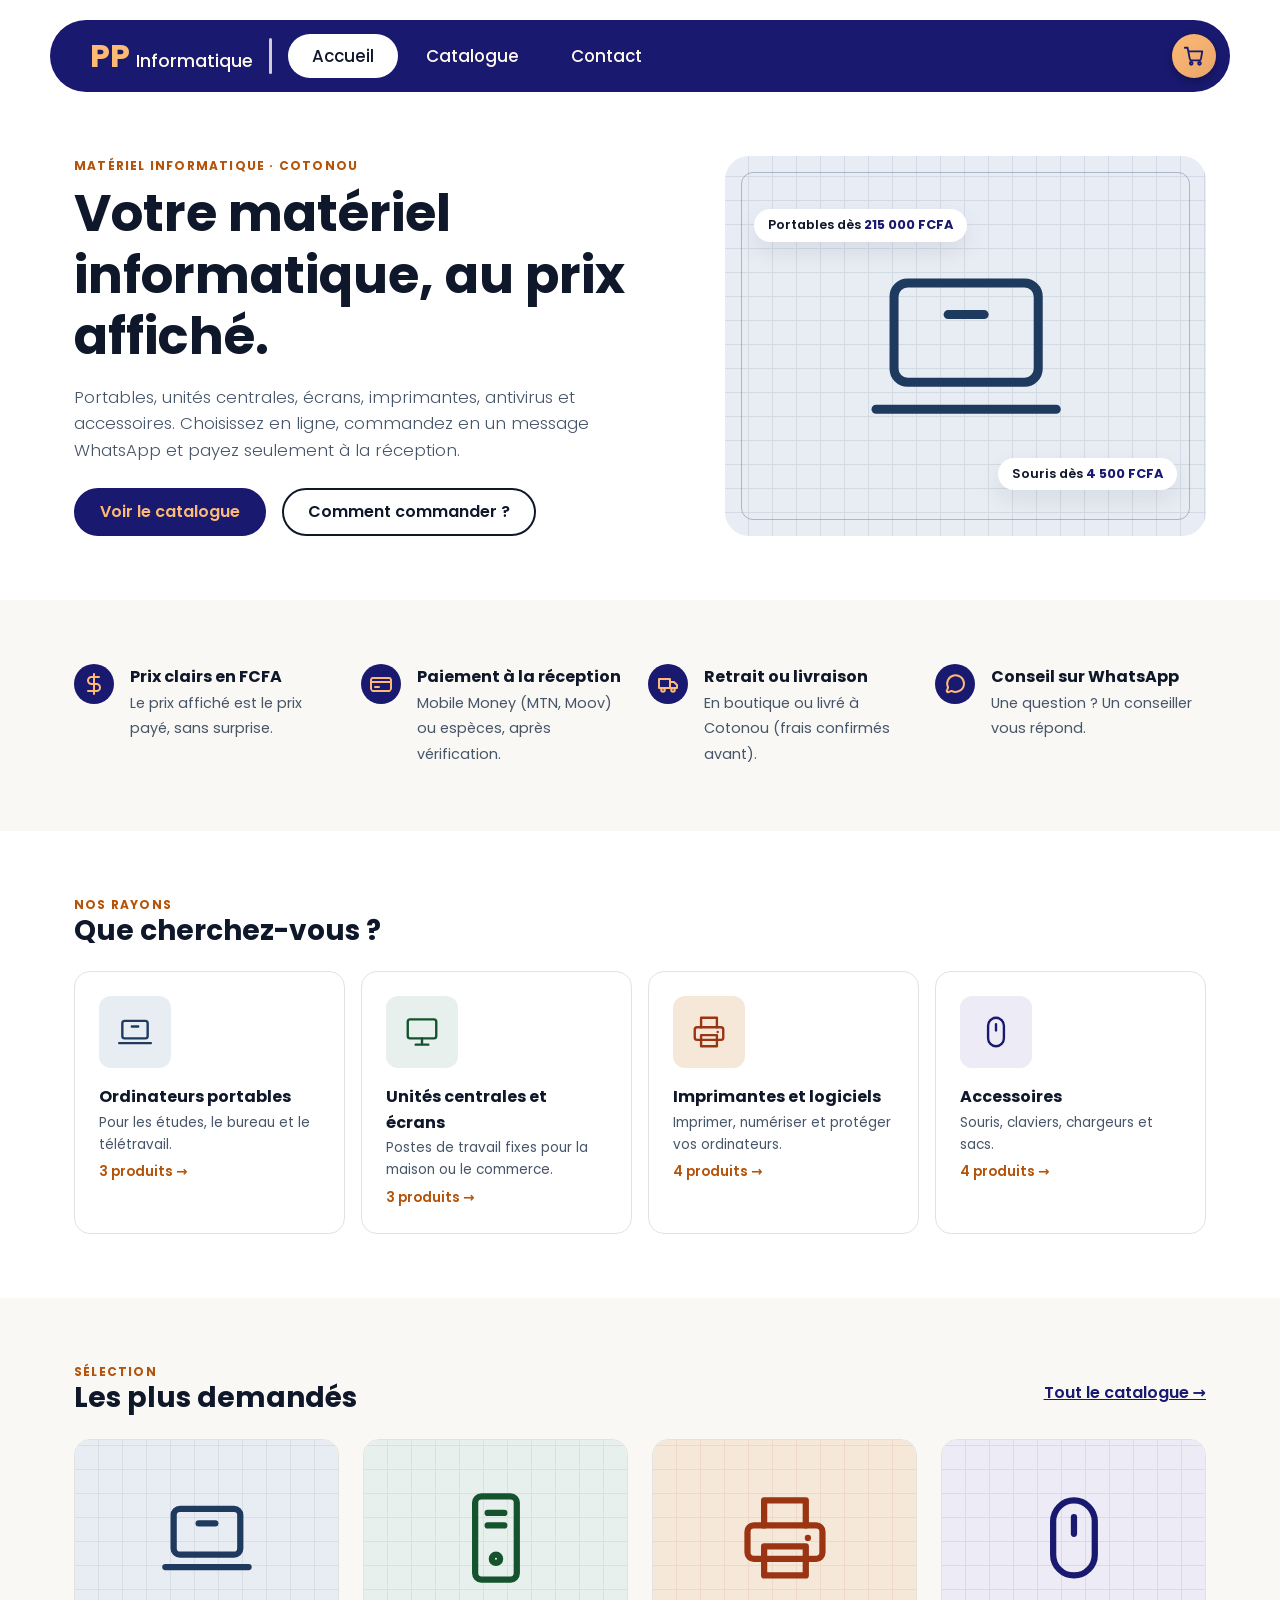
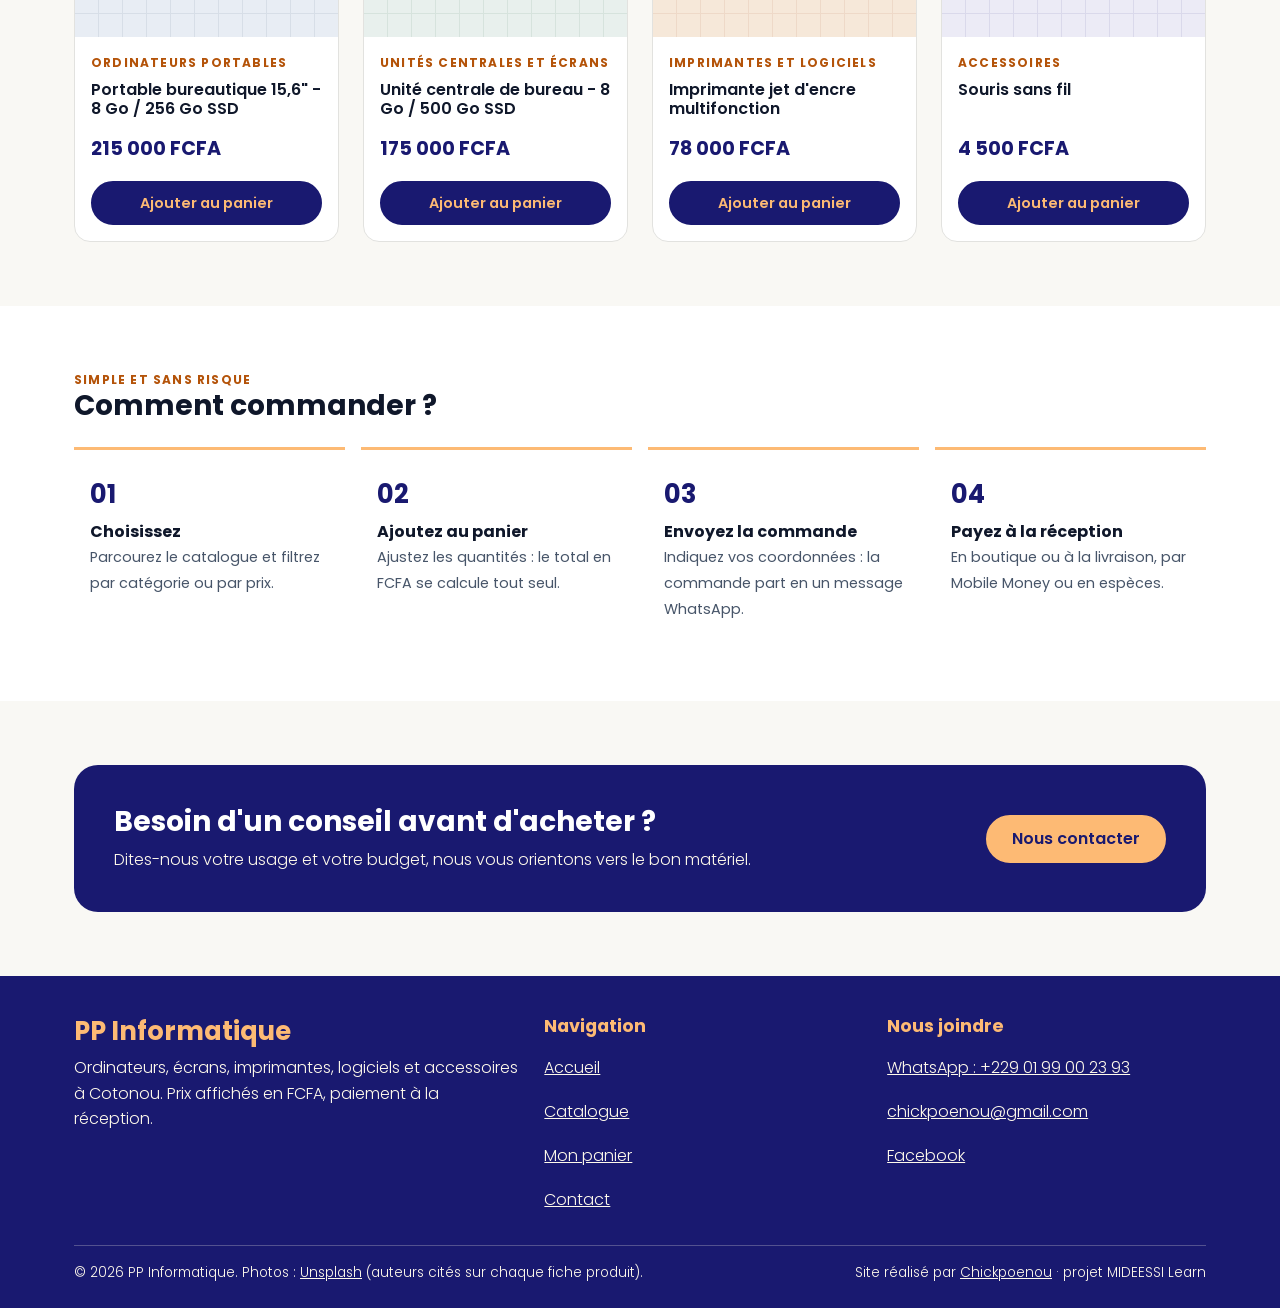
==== index.html @ 659e1c75 "Premier commit du site" ====
<!DOCTYPE html>
<html lang="fr">
<head>
  <meta charset="UTF-8">
  <meta name="viewport" content="width=device-width, initial-scale=1">
  <title>PP Informatique - Matériel informatique à Cotonou</title>
  <meta name="description" content="PP Informatique : ordinateurs, écrans, imprimantes, antivirus et accessoires à Cotonou. Prix en FCFA, paiement à la réception.">
  <meta name="theme-color" content="#191970">
  <link rel="icon" href="data:image/svg+xml,%3Csvg xmlns='http://www.w3.org/2000/svg' viewBox='0 0 64 64'%3E%3Crect width='64' height='64' rx='16' fill='%23191970'/%3E%3Ctext x='32' y='42' font-family='Arial' font-weight='700' font-size='28' text-anchor='middle' fill='%23fdba74'%3EPP%3C/text%3E%3C/svg%3E">
  <link rel="preconnect" href="https://fonts.googleapis.com">
  <link rel="preconnect" href="https://fonts.gstatic.com" crossorigin>
  <link rel="stylesheet" href="https://fonts.googleapis.com/css2?family=Poppins:wght@300;400;500;600;700&display=swap">
  <link rel="stylesheet" href="css/style.css">
</head>
<body>
  <a class="lien-evitement" href="#contenu">Aller au contenu</a>

  <!-- EN-TÊTE (identique sur toutes les pages) -->
  <header class="entete">
    <div class="entete-barre">
      <a class="logo" href="index.html" aria-label="PP Informatique, retour à l'accueil">
        <span class="logo-pp">PP</span><span class="logo-nom">Informatique</span>
      </a>
      <span class="separateur" aria-hidden="true"></span>

      <nav class="menu" id="menu" aria-label="Navigation principale">
        <ul>
          <li><a href="index.html" aria-current="page">Accueil</a></li>
          <li><a href="catalogue.html">Catalogue</a></li>
          <li><a href="contact.html">Contact</a></li>
        </ul>
      </nav>

      <div class="entete-actions">
        <a class="lien-panier" id="lien-panier" href="panier.html" aria-label="Voir mon panier">
          <svg viewBox="0 0 24 24" fill="none" stroke="currentColor" stroke-width="2" stroke-linecap="round" stroke-linejoin="round" aria-hidden="true" focusable="false"><circle cx="9" cy="20" r="1.5"/><circle cx="18" cy="20" r="1.5"/><path d="M2 3h3l2.4 12.2a2 2 0 0 0 2 1.6h8.2a2 2 0 0 0 2-1.6L21 7H6"/></svg>
          <span class="badge-panier" id="badge-panier" hidden>0</span>
        </a>
        <button class="bouton-burger" id="bouton-burger" type="button"
                aria-label="Ouvrir le menu" aria-expanded="false" aria-controls="menu">
          <span></span><span></span><span></span>
        </button>
      </div>
    </div>
  </header>

  <main id="contenu">
    <!-- HERO -->
    <section class="conteneur hero" aria-labelledby="titre-hero">
      <div class="hero-texte">
        <p class="surtitre">Matériel informatique · Cotonou</p>
        <h1 id="titre-hero">Votre matériel informatique, au prix affiché.</h1>
        <p>Portables, unités centrales, écrans, imprimantes, antivirus et accessoires. Choisissez en ligne, commandez en un message WhatsApp et payez seulement à la réception.</p>
        <div class="groupe-boutons">
          <a class="bouton" href="catalogue.html">Voir le catalogue</a>
          <a class="bouton bouton-secondaire" href="#comment-commander">Comment commander ?</a>
        </div>
      </div>
      <div class="hero-visuel motif" aria-hidden="true">
        <svg viewBox="0 0 24 24" fill="none" stroke="currentColor" stroke-width="1" stroke-linecap="round" stroke-linejoin="round"><rect x="4" y="5" width="16" height="11" rx="1.5"/><path d="M2 19h20"/><path d="M10 8.5h4"/></svg>
        <span class="etiquette-prix etiquette-1">Portables dès <strong>215 000 FCFA</strong></span>
        <span class="etiquette-prix etiquette-2">Souris dès <strong>4 500 FCFA</strong></span>
      </div>
    </section>

    <!-- ARGUMENTS DE CONFIANCE : répondent à la crainte d'acheter en ligne -->
    <section class="section section-douce" aria-label="Nos engagements">
      <div class="conteneur">
        <ul class="atouts">
          <li><svg viewBox="0 0 24 24" fill="none" stroke="currentColor" stroke-width="2" stroke-linecap="round" stroke-linejoin="round" aria-hidden="true" focusable="false"><path d="M12 2v20M17 5H9.5a3.5 3.5 0 0 0 0 7h5a3.5 3.5 0 0 1 0 7H6"/></svg>
            <div><strong>Prix clairs en FCFA</strong><span>Le prix affiché est le prix payé, sans surprise.</span></div></li>
          <li><svg viewBox="0 0 24 24" fill="none" stroke="currentColor" stroke-width="2" stroke-linecap="round" stroke-linejoin="round" aria-hidden="true" focusable="false"><rect x="2" y="6" width="20" height="13" rx="2"/><path d="M2 10h20M6 15h4"/></svg>
            <div><strong>Paiement à la réception</strong><span>Mobile Money (MTN, Moov) ou espèces, après vérification.</span></div></li>
          <li><svg viewBox="0 0 24 24" fill="none" stroke="currentColor" stroke-width="2" stroke-linecap="round" stroke-linejoin="round" aria-hidden="true" focusable="false"><path d="M3 7h11v9H3zM14 10h4l3 3v3h-7z"/><circle cx="7" cy="18" r="1.8"/><circle cx="17" cy="18" r="1.8"/></svg>
            <div><strong>Retrait ou livraison</strong><span>En boutique ou livré à Cotonou (frais confirmés avant).</span></div></li>
          <li><svg viewBox="0 0 24 24" fill="none" stroke="currentColor" stroke-width="2" stroke-linecap="round" stroke-linejoin="round" aria-hidden="true" focusable="false"><path d="M21 11.5a8.4 8.4 0 0 1-12.4 7.4L3 21l2.1-5.6A8.4 8.4 0 1 1 21 11.5z"/></svg>
            <div><strong>Conseil sur WhatsApp</strong><span>Une question ? Un conseiller vous répond.</span></div></li>
        </ul>
      </div>
    </section>

    <!-- CATÉGORIES : tuiles remplies par app.js -->
    <section class="section" aria-labelledby="titre-categories">
      <div class="conteneur">
        <div class="entete-section">
          <div>
            <p class="surtitre">Nos rayons</p>
            <h2 id="titre-categories">Que cherchez-vous ?</h2>
          </div>
        </div>
        <div class="grille-categories" id="grille-categories"></div>
      </div>
    </section>

    <!-- PRODUITS PHARES : remplis par app.js -->
    <section class="section section-douce" aria-labelledby="titre-phares">
      <div class="conteneur">
        <div class="entete-section">
          <div>
            <p class="surtitre">Sélection</p>
            <h2 id="titre-phares">Les plus demandés</h2>
          </div>
          <a class="lien-retour" href="catalogue.html">Tout le catalogue →</a>
        </div>
        <div class="grille-produits" id="produits-phares"></div>
      </div>
    </section>

    <!-- PARCOURS D'ACHAT -->
    <section class="section" id="comment-commander" aria-labelledby="titre-etapes">
      <div class="conteneur">
        <div class="entete-section">
          <div>
            <p class="surtitre">Simple et sans risque</p>
            <h2 id="titre-etapes">Comment commander ?</h2>
          </div>
        </div>
        <ol class="etapes">
          <li><strong>Choisissez</strong><span>Parcourez le catalogue et filtrez par catégorie ou par prix.</span></li>
          <li><strong>Ajoutez au panier</strong><span>Ajustez les quantités : le total en FCFA se calcule tout seul.</span></li>
          <li><strong>Envoyez la commande</strong><span>Indiquez vos coordonnées : la commande part en un message WhatsApp.</span></li>
          <li><strong>Payez à la réception</strong><span>En boutique ou à la livraison, par Mobile Money ou en espèces.</span></li>
        </ol>
      </div>
    </section>

    <section class="section section-douce">
      <div class="conteneur">
        <div class="bandeau-cta">
          <div>
            <h2>Besoin d'un conseil avant d'acheter ?</h2>
            <p>Dites-nous votre usage et votre budget, nous vous orientons vers le bon matériel.</p>
          </div>
          <a class="bouton" href="contact.html">Nous contacter</a>
        </div>
      </div>
    </section>
  </main>

  <!-- VOLET affiché après un ajout au panier -->
  <div class="volet-ajout" id="volet-ajout" role="status" hidden>
    <div class="volet-entete">
      <p id="volet-message"></p>
      <button class="volet-fermer" id="volet-fermer" type="button" aria-label="Fermer">&times;</button>
    </div>
    <div class="volet-boutons">
      <a class="bouton bouton-secondaire" href="catalogue.html">Continuer mes achats</a>
      <a class="bouton" href="panier.html">Voir mon panier</a>
    </div>
  </div>

  <!-- BARRE PANIER FIXE (mobile uniquement, visible dès qu'il y a un article) -->
  <a class="barre-panier" id="barre-panier" href="panier.html" hidden>
    <span class="barre-panier-infos">
      <small id="barre-nb-articles">0 article</small>
      <strong id="barre-total">0 FCFA</strong>
    </span>
    <span class="barre-panier-action">Voir le panier →</span>
  </a>

  <!-- PIED DE PAGE (identique sur toutes les pages) -->
  <footer class="pied">
    <div class="conteneur">
      <div class="pied-colonnes">
        <div>
          <h2 class="pied-logo">PP Informatique</h2>
          <p>Ordinateurs, écrans, imprimantes, logiciels et accessoires à Cotonou. Prix affichés en FCFA, paiement à la réception.</p>
        </div>
        <div>
          <h2>Navigation</h2>
          <ul>
            <li><a href="index.html">Accueil</a></li>
            <li><a href="catalogue.html">Catalogue</a></li>
            <li><a href="panier.html">Mon panier</a></li>
            <li><a href="contact.html">Contact</a></li>
          </ul>
        </div>
        <div>
          <h2>Nous joindre</h2>
          <ul>
            <li><a href="https://wa.me/2290199002393" target="_blank" rel="noopener">WhatsApp : +229 01 99 00 23 93</a></li>
            <li><a href="mailto:chickpoenou@gmail.com">chickpoenou@gmail.com</a></li>
            <li><a href="https://www.facebook.com/nettanel-poenou" target="_blank" rel="noopener">Facebook</a></li>
          </ul>
        </div>
      </div>
      <div class="pied-bas">
        <p>&copy; <span class="annee">2026</span> PP Informatique. Photos : <a href="https://unsplash.com/license" target="_blank" rel="noopener">Unsplash</a> (auteurs cités sur chaque fiche produit).</p>
        <p>Site réalisé par <a href="https://github.com/Chickpoenou" target="_blank" rel="noopener">Chickpoenou</a> · projet MIDEESSI Learn</p>
      </div>
    </div>
  </footer>

  <!-- Ordre important : les données, puis le panier, puis le code des pages -->
  <script src="js/produits.js"></script>
  <script src="js/panier.js"></script>
  <script src="js/app.js"></script>
</body>
</html>
---- css/style.css ----
/* ==========================================================
   PP Informatique - feuille de style principale
   Approche MOBILE FIRST : le style de base vise 360 px,
   puis on enrichit à 768 px (tablette) et 1280 px (ordinateur).
   ========================================================== */

/* ---------- 1. VARIABLES (les couleurs se changent ICI seulement) ---------- */
:root {
  /* Couleurs inspirées du logo : bleu nuit (confiance) + orange (action) */
  --bleu-fonce: #191970;
  --bleu-fonce-2: #12124f;
  --bleu: #2c3fb8;
  --orange: #fdba74;          /* boutons d'action, badge panier, accents */
  --orange-fonce: #f59e4b;
  --orange-texte: #b45309;    /* petits titres (surtitres) : contraste suffisant sur blanc */
  --creme: #fffaeb;           /* texte des liens du menu */
  --texte: #0f172a;
  --texte-doux: #475569;
  --fond: #ffffff;
  --fond-doux: #f9f8f4;
  --bordure: #e2e2df;
  --bordure-forte: #cbd5e1;
  --erreur: #b3261e;
  --succes: #166534;
  --whatsapp: #1f8f4e;

  /* Teintes des visuels, une par catégorie */
  --teinte-portables: #e8edf4;    --trait-portables: #1e3a5f;
  --teinte-postes-fixes: #e8f0ed; --trait-postes-fixes: #14532d;
  --teinte-imprimantes: #f6e8d9;  --trait-imprimantes: #9a3412;
  --teinte-accessoires: #ecebf6;  --trait-accessoires: #191970;

  --police: "Poppins", "Segoe UI", system-ui, -apple-system, Roboto, Arial, sans-serif;

  /* Espacements et formes */
  --espace-1: 0.5rem;
  --espace-2: 1rem;
  --espace-3: 1.5rem;
  --espace-4: 2.5rem;
  --espace-5: 4rem;
  --rayon: 8px;
  --rayon-pilule: 999px;
  --largeur-max: 1180px;
  --hauteur-tactile: 44px;    /* taille minimale des boutons et liens */
  --hauteur-barre-panier: 64px;
  --ombre: 0 10px 24px rgba(15, 23, 42, 0.08);
}

/* ---------- 2. BASE ---------- */
*,
*::before,
*::after {
  box-sizing: border-box;
}

html {
  scroll-behavior: smooth;
  scroll-padding-top: 100px;
}

body {
  margin: 0;
  font-family: var(--police);
  font-size: 1rem;
  line-height: 1.6;
  color: var(--texte);
  background: var(--fond);
  overflow-x: hidden;          /* sécurité : jamais de défilement horizontal */
}

/* Place pour la barre panier fixe en bas (mobile), seulement quand elle est visible */
body:has(.barre-panier:not([hidden])) {
  padding-bottom: var(--hauteur-barre-panier);
}

img,
svg {
  max-width: 100%;
  display: block;
}

h1, h2, h3 {
  font-weight: 700;
  line-height: 1.2;
  margin: 0 0 var(--espace-2);
}
h1 { font-size: 1.85rem; }
h2 { font-size: 1.4rem; }
h3 { font-size: 1.05rem; }

p {
  margin: 0 0 var(--espace-2);
}

a {
  color: var(--bleu-fonce);
}

/* L'attribut hidden doit toujours l'emporter sur display: flex / grid */
[hidden] {
  display: none !important;
}

/* Focus visible : indispensable pour la navigation au clavier */
:focus-visible {
  outline: 3px solid var(--orange-fonce);
  outline-offset: 2px;
}

/* Lien "aller au contenu" pour le clavier et les lecteurs d'écran */
.lien-evitement {
  position: absolute;
  left: -999px;
  top: 0;
  z-index: 200;
  padding: var(--espace-1) var(--espace-2);
  background: var(--orange);
  color: var(--texte);
}
.lien-evitement:focus {
  left: 0;
}

/* Texte lu par les lecteurs d'écran mais invisible à l'écran */
.visuellement-cache {
  position: absolute;
  width: 1px;
  height: 1px;
  overflow: hidden;
  clip: rect(0 0 0 0);
  white-space: nowrap;
}

.conteneur {
  width: 100%;
  max-width: var(--largeur-max);
  margin: 0 auto;
  padding: 0 var(--espace-2);
}

.section {
  padding: var(--espace-4) 0;
}
.section-douce {
  background: var(--fond-doux);
}

/* Petit titre en majuscules au-dessus des titres (même style que mon portfolio) */
.surtitre {
  margin: 0 0 var(--espace-1);
  font-size: 0.75rem;
  font-weight: 700;
  letter-spacing: 0.1em;
  text-transform: uppercase;
  color: var(--orange-texte);
}

.entete-section {
  display: flex;
  flex-wrap: wrap;
  align-items: end;
  justify-content: space-between;
  gap: var(--espace-1) var(--espace-3);
  margin-bottom: var(--espace-3);
}
.entete-section h2 {
  margin: 0;
}
.entete-section p {
  margin: 0;
}

/* ---------- 3. BOUTONS ---------- */
.bouton {
  display: inline-flex;
  align-items: center;
  justify-content: center;
  gap: var(--espace-1);
  min-height: 48px;
  padding: 0 var(--espace-3);
  font: inherit;
  font-weight: 600;
  text-align: center;
  text-decoration: none;
  border: 2px solid var(--bleu-fonce);
  border-radius: var(--rayon-pilule);
  background: var(--bleu-fonce);
  color: var(--orange);
  cursor: pointer;
  transition: transform 0.2s, box-shadow 0.2s, background 0.2s, color 0.2s;
}
.bouton:hover {
  transform: translateY(-2px);
  box-shadow: 0 6px 14px rgba(25, 25, 112, 0.3);
}

.bouton-secondaire {
  background: var(--fond);
  color: var(--texte);
  border-color: var(--texte);
}
.bouton-secondaire:hover {
  background: var(--texte);
  color: var(--fond);
  box-shadow: none;
}

.bouton-petit {
  min-height: var(--hauteur-tactile);
  padding: 0 var(--espace-2);
  font-size: 0.9rem;
}

.bouton-large {
  width: 100%;
}

.bouton.est-ajoute {
  background: var(--succes);
  border-color: var(--succes);
  color: #fff;
}

.bouton-whatsapp {
  background: var(--whatsapp);
  border-color: var(--whatsapp);
  color: #fff;
}

/* Bouton qui ressemble à un lien (action secondaire : Supprimer, Vider) */
.bouton-lien,
.bouton-lien-neutre {
  min-height: var(--hauteur-tactile);
  padding: 0 var(--espace-1);
  font: inherit;
  font-size: 0.9rem;
  background: none;
  border: 0;
  text-decoration: underline;
  cursor: pointer;
}
.bouton-lien { color: var(--erreur); }
.bouton-lien-neutre { color: var(--bleu-fonce); }

.groupe-boutons {
  display: flex;
  flex-wrap: wrap;
  gap: var(--espace-2);
}

/* ---------- 4. EN-TÊTE : barre en forme de pilule ---------- */
.entete {
  position: sticky;
  top: 0;
  z-index: 100;
  padding: 12px var(--espace-2) 0;
  background: var(--fond);
}

.entete-barre {
  position: relative;
  display: flex;
  align-items: center;
  gap: var(--espace-2);
  max-width: var(--largeur-max);
  min-height: 60px;
  margin: 0 auto;
  padding: 0 8px 0 var(--espace-3);
  background: var(--bleu-fonce);
  border-radius: 40px;
}

.logo {
  display: inline-flex;
  align-items: baseline;
  gap: 6px;
  min-height: var(--hauteur-tactile);
  align-self: center;
  padding-top: 6px;
  text-decoration: none;
  white-space: nowrap;
}
.logo-pp {
  font-size: 1.6rem;
  font-weight: 700;
  color: var(--orange);
  line-height: 1;
}
.logo-nom {
  font-size: 1rem;
  font-weight: 500;
  color: var(--creme);
}

/* Trait vertical entre le logo et le menu (ordinateur uniquement) */
.separateur {
  display: none;
  width: 3px;
  height: 36px;
  background: var(--creme);
  border-radius: 2px;
  opacity: 0.8;
}

/* Menu : caché par défaut sur mobile, affiché quand .ouvert est ajouté en JS */
.menu {
  display: none;
  position: absolute;
  top: calc(100% + 8px);
  left: 0;
  right: 0;
  padding: var(--espace-1);
  background: var(--bleu-fonce);
  border-radius: 24px;
  box-shadow: var(--ombre);
}
.menu.ouvert {
  display: block;
}

.menu ul {
  list-style: none;
  margin: 0;
  padding: 0;
}

.menu a {
  display: flex;
  align-items: center;
  justify-content: center;
  min-height: var(--hauteur-tactile);
  padding: 0 var(--espace-3);
  border-radius: var(--rayon-pilule);
  color: var(--creme);
  font-weight: 500;
  text-decoration: none;
  transition: background 0.2s;
}
.menu a:hover {
  background: rgba(255, 250, 235, 0.15);
}
.menu a[aria-current="page"] {
  background: var(--fond);
  color: var(--texte);
}

/* Groupe à droite : panier + burger */
.entete-actions {
  display: flex;
  align-items: center;
  gap: 4px;
  margin-left: auto;
}

/* Bouton panier rond orange, avec badge (nombre d'articles) */
.lien-panier {
  position: relative;
  display: inline-flex;
  align-items: center;
  justify-content: center;
  width: var(--hauteur-tactile);
  height: var(--hauteur-tactile);
  border-radius: 50%;
  background: linear-gradient(135deg, var(--orange), #e8a56a);
  color: var(--bleu-fonce);
  box-shadow: 0 3px 8px rgba(0, 0, 0, 0.3);
  transition: transform 0.2s;
}
.lien-panier:hover {
  transform: translateY(-2px);
}
.lien-panier svg {
  width: 22px;
  height: 22px;
}
.lien-panier[aria-current="page"] {
  outline: 3px solid var(--creme);
  outline-offset: 2px;
}

.badge-panier {
  position: absolute;
  top: -4px;
  right: -4px;
  min-width: 22px;
  height: 22px;
  padding: 0 5px;
  border: 2px solid var(--bleu-fonce);
  border-radius: 11px;
  background: var(--fond);
  color: var(--bleu-fonce);
  font-size: 0.75rem;
  font-weight: 700;
  line-height: 18px;
  text-align: center;
}

/* Bouton burger (mobile uniquement) */
.bouton-burger {
  display: inline-flex;
  flex-direction: column;
  align-items: center;
  justify-content: center;
  gap: 5px;
  width: var(--hauteur-tactile);
  height: var(--hauteur-tactile);
  padding: 0;
  background: transparent;
  border: 0;
  border-radius: 50%;
  cursor: pointer;
}
.bouton-burger span {
  display: block;
  width: 24px;
  height: 3px;
  background: var(--creme);
  border-radius: 2px;
  transition: transform 0.2s, opacity 0.2s;
}
/* Le burger se transforme en croix quand le menu est ouvert */
.bouton-burger[aria-expanded="true"] span:nth-child(1) { transform: translateY(8px) rotate(45deg); }
.bouton-burger[aria-expanded="true"] span:nth-child(2) { opacity: 0; }
.bouton-burger[aria-expanded="true"] span:nth-child(3) { transform: translateY(-8px) rotate(-45deg); }

/* ---------- 5. BARRE PANIER FIXE (mobile uniquement) ---------- */
.barre-panier {
  position: fixed;
  left: 0;
  right: 0;
  bottom: 0;
  z-index: 90;
  display: flex;
  align-items: center;
  justify-content: space-between;
  gap: var(--espace-1);
  min-height: var(--hauteur-barre-panier);
  padding: 8px var(--espace-2);
  background: var(--bleu-fonce);
  color: var(--creme);
  text-decoration: none;
  box-shadow: 0 -4px 14px rgba(0, 0, 0, 0.18);
}
.barre-panier-infos {
  display: grid;
  line-height: 1.25;
}
.barre-panier-infos small {
  font-size: 0.8rem;
  opacity: 0.85;
}
.barre-panier-infos strong {
  color: var(--orange);
  font-size: 1.05rem;
}
.barre-panier-action {
  display: inline-flex;
  align-items: center;
  min-height: var(--hauteur-tactile);
  padding: 0 var(--espace-2);
  border-radius: var(--rayon-pilule);
  background: var(--orange);
  color: var(--bleu-fonce);
  font-weight: 600;
  font-size: 0.9rem;
}

/* ---------- 6. PIED DE PAGE ---------- */
.pied {
  background: var(--bleu-fonce);
  color: var(--creme);
  padding: var(--espace-4) 0 var(--espace-3);
}

.pied-colonnes {
  display: grid;
  grid-template-columns: 1fr;
  gap: var(--espace-3);
}

.pied h2 {
  font-size: 1.1rem;
  color: var(--orange);
  margin-bottom: var(--espace-1);
}
.pied .pied-logo {
  font-size: 1.6rem;
}

.pied p {
  font-weight: 300;
}

.pied a {
  color: var(--creme);
}
.pied a:hover {
  color: var(--orange);
}

.pied ul {
  list-style: none;
  margin: 0;
  padding: 0;
}
.pied li a {
  display: inline-flex;
  align-items: center;
  min-height: var(--hauteur-tactile);
  font-weight: 300;
}

.pied-bas {
  display: flex;
  flex-wrap: wrap;
  justify-content: space-between;
  gap: var(--espace-1) var(--espace-3);
  margin-top: var(--espace-3);
  padding-top: var(--espace-2);
  border-top: 1px solid rgba(255, 250, 235, 0.25);
  font-size: 0.85rem;
  font-weight: 300;
}
.pied-bas p {
  margin: 0;
}

/* ==========================================================
   ACCUEIL
   ========================================================== */
.hero {
  display: grid;
  gap: var(--espace-3);
  padding-top: var(--espace-4);
  padding-bottom: var(--espace-4);
}
.hero h1 {
  font-size: 1.9rem;
}
.hero-texte > p:not(.surtitre) {
  font-size: 1.05rem;
  font-weight: 300;
  color: var(--texte-doux);
  max-width: 560px;
  margin-bottom: var(--espace-3);
}

/* Visuel du hero : panneau quadrillé avec des étiquettes de prix */
.hero-visuel {
  position: relative;
  display: grid;
  place-items: center;
  min-height: 220px;
  border-radius: 24px;
  background: var(--teinte-portables);
  color: var(--trait-portables);
  overflow: hidden;
}
.hero-visuel svg {
  position: relative;
  z-index: 1;
  width: 45%;
  max-width: 220px;
  height: auto;
}
.etiquette-prix {
  position: absolute;
  z-index: 2;
  padding: 6px 14px;
  border-radius: var(--rayon-pilule);
  background: var(--fond);
  box-shadow: var(--ombre);
  font-size: 0.8rem;
  font-weight: 600;
  color: var(--texte);
}
.etiquette-prix strong {
  color: var(--bleu-fonce);
}
.etiquette-1 { top: 14%; left: 6%; }
.etiquette-2 { bottom: 12%; right: 6%; }

/* Motif quadrillé + cadre intérieur, réutilisé sur tous les visuels */
.motif::before,
.motif::after {
  content: "";
  position: absolute;
  inset: 0;
  pointer-events: none;
}
.motif::before {
  background:
    repeating-linear-gradient(0deg, transparent 0 23px, currentColor 23px 24px),
    repeating-linear-gradient(90deg, transparent 0 23px, currentColor 23px 24px);
  opacity: 0.1;
}
.motif::after {
  inset: 16px;
  border: 1px solid currentColor;
  border-radius: 12px;
  opacity: 0.3;
}

/* Bande des arguments de confiance */
.atouts {
  list-style: none;
  margin: 0;
  padding: 0;
  display: grid;
  gap: var(--espace-2);
}
.atouts li {
  display: flex;
  gap: var(--espace-2);
  align-items: flex-start;
}
.atouts svg {
  flex: none;
  width: 40px;
  height: 40px;
  padding: 8px;
  border-radius: 50%;
  background: var(--bleu-fonce);
  color: var(--orange);
}
.atouts strong {
  display: block;
}
.atouts span {
  font-size: 0.9rem;
  color: var(--texte-doux);
}

/* Tuiles des catégories */
.grille-categories {
  display: grid;
  gap: var(--espace-2);
}
.tuile-categorie {
  display: flex;
  align-items: center;
  gap: var(--espace-2);
  padding: var(--espace-2);
  border: 1px solid var(--bordure);
  border-radius: 16px;
  background: var(--fond);
  color: var(--texte);
  text-decoration: none;
  transition: transform 0.2s, box-shadow 0.2s;
}
.tuile-categorie:hover {
  transform: translateY(-4px);
  box-shadow: var(--ombre);
}
.tuile-visuel {
  flex: none;
  display: grid;
  place-items: center;
  width: 72px;
  height: 72px;
  border-radius: 12px;
}
.tuile-visuel svg {
  width: 38px;
  height: 38px;
}
.tuile-texte {
  display: grid;
  gap: 2px;
}
.tuile-texte span {
  font-size: 0.85rem;
  color: var(--texte-doux);
}
.tuile-texte .tuile-nombre {
  margin-top: 4px;
  font-weight: 600;
  color: var(--orange-texte);
}

/* Étapes "Comment commander" */
.etapes {
  list-style: none;
  margin: 0;
  padding: 0;
  display: grid;
  gap: var(--espace-2);
  counter-reset: etape;
}
.etapes li {
  position: relative;
  padding: var(--espace-3) var(--espace-2) var(--espace-2);
  border-top: 3px solid var(--orange);
  background: var(--fond);
  border-radius: 0 0 var(--rayon) var(--rayon);
  counter-increment: etape;
}
.etapes li::before {
  content: "0" counter(etape);
  display: block;
  margin-bottom: 4px;
  font-size: 1.6rem;
  font-weight: 700;
  color: var(--bleu-fonce);
}
.etapes strong {
  display: block;
}
.etapes span {
  font-size: 0.9rem;
  color: var(--texte-doux);
}

/* Bandeau d'appel à l'action */
.bandeau-cta {
  display: grid;
  gap: var(--espace-2);
  padding: var(--espace-4) var(--espace-3);
  border-radius: 24px;
  background: var(--bleu-fonce);
  color: var(--creme);
}
.bandeau-cta h2 {
  color: var(--fond);
  margin-bottom: var(--espace-1);
}
.bandeau-cta p {
  margin: 0;
  font-weight: 300;
}
.bandeau-cta .bouton {
  background: var(--orange);
  border-color: var(--orange);
  color: var(--bleu-fonce);
  justify-self: start;
}

/* ==========================================================
   EN-TÊTE DES PAGES INTÉRIEURES
   ========================================================== */
.page-intro {
  padding: var(--espace-4) 0 var(--espace-3);
}
.page-intro h1 {
  margin-bottom: var(--espace-1);
}
.page-intro p:not(.surtitre) {
  max-width: 640px;
  margin: 0;
  font-weight: 300;
  color: var(--texte-doux);
}

/* Fil d'Ariane : Accueil / Catalogue / ... */
.fil-ariane ol {
  display: flex;
  flex-wrap: wrap;
  gap: 4px;
  list-style: none;
  margin: 0;
  padding: var(--espace-2) 0 0;
  font-size: 0.85rem;
}
.fil-ariane li:not(:last-child)::after {
  content: "/";
  margin-left: 4px;
  color: var(--texte-doux);
}
.fil-ariane a {
  display: inline-flex;
  align-items: center;
  min-height: var(--hauteur-tactile);
  color: var(--texte-doux);
}

/* ==========================================================
   CATALOGUE : filtres et cartes produit
   ========================================================== */
.filtres {
  display: grid;
  gap: var(--espace-2);
  margin-bottom: var(--espace-2);
  padding: var(--espace-2);
  border: 1px solid var(--bordure);
  border-radius: 16px;
  background: var(--fond-doux);
}

/* Puces de catégories : passent à la ligne si elles débordent */
.puces {
  display: flex;
  flex-wrap: wrap;
  gap: var(--espace-1);
}

.puce {
  min-height: var(--hauteur-tactile);
  padding: 0 var(--espace-2);
  font: inherit;
  font-size: 0.9rem;
  font-weight: 500;
  color: var(--texte);
  background: var(--fond);
  border: 1px solid var(--bordure-forte);
  border-radius: var(--rayon-pilule);
  cursor: pointer;
  transition: background 0.2s, color 0.2s;
}
.puce:hover {
  border-color: var(--bleu-fonce);
}
.puce[aria-pressed="true"] {
  background: var(--bleu-fonce);
  border-color: var(--bleu-fonce);
  color: var(--orange);
}

.filtres-listes {
  display: grid;
  grid-template-columns: 1fr;
  gap: var(--espace-2);
}

.champ label,
.champ legend {
  display: block;
  margin-bottom: 4px;
  font-size: 0.9rem;
  font-weight: 600;
}

.champ select,
.champ input[type="text"],
.champ input[type="tel"],
.champ input[type="search"],
.champ textarea {
  width: 100%;
  min-height: var(--hauteur-tactile);
  padding: 10px 14px;
  font: inherit;
  color: var(--texte);
  background: var(--fond);
  border: 1px solid var(--bordure-forte);
  border-radius: var(--rayon);
}
.champ textarea {
  resize: vertical;
}
.champ [aria-invalid="true"] {
  border: 2px solid var(--erreur);
}

.resultats-barre {
  display: flex;
  align-items: center;
  justify-content: space-between;
  gap: var(--espace-2);
  margin-bottom: var(--espace-2);
}
.nb-resultats {
  margin: 0;
  font-weight: 600;
  color: var(--texte-doux);
}

/* Grille : 1 colonne à 360 px, 2 en tablette, 4 sur ordinateur */
.grille-produits {
  display: grid;
  grid-template-columns: 1fr;
  gap: var(--espace-2);
}

.carte-produit {
  display: flex;
  flex-direction: column;
  background: var(--fond);
  border: 1px solid var(--bordure);
  border-radius: 16px;
  overflow: hidden;
  transition: transform 0.25s, box-shadow 0.25s;
}
.carte-produit:hover {
  transform: translateY(-4px);
  box-shadow: var(--ombre);
}

/* Visuel de la carte : teinte de la catégorie + motif quadrillé */
.carte-visuel,
.fiche-visuel {
  position: relative;
  display: grid;
  place-items: center;
  aspect-ratio: 4 / 3;
  overflow: hidden;
}
.carte-visuel::before,
.fiche-visuel::before {
  content: "";
  position: absolute;
  inset: 0;
  background:
    repeating-linear-gradient(0deg, transparent 0 23px, currentColor 23px 24px),
    repeating-linear-gradient(90deg, transparent 0 23px, currentColor 23px 24px);
  opacity: 0.08;
}
.carte-visuel svg {
  position: relative;
  width: 38%;
  height: auto;
}
.carte-visuel img,
.fiche-visuel img {
  position: relative;
  width: 100%;
  height: 100%;
  object-fit: cover;
}

/* Une teinte par catégorie (classe ajoutée par app.js) */
.teinte-portables    { background: var(--teinte-portables);    color: var(--trait-portables); }
.teinte-postes-fixes { background: var(--teinte-postes-fixes); color: var(--trait-postes-fixes); }
.teinte-imprimantes  { background: var(--teinte-imprimantes);  color: var(--trait-imprimantes); }
.teinte-accessoires  { background: var(--teinte-accessoires);  color: var(--trait-accessoires); }

.carte-corps {
  display: flex;
  flex-direction: column;
  flex: 1;
  padding: var(--espace-2);
}
.carte-titre {
  margin-bottom: var(--espace-1);
  font-size: 1rem;
  font-weight: 600;
}
.carte-titre a {
  color: var(--texte);
  text-decoration: none;
}
.carte-titre a:hover {
  text-decoration: underline;
}
.carte-prix {
  margin: auto 0 var(--espace-2);   /* pousse le prix et le bouton en bas de la carte */
  padding-top: var(--espace-1);
  font-size: 1.2rem;
  font-weight: 700;
  color: var(--bleu-fonce);
}

.message-vide {
  grid-column: 1 / -1;
  padding: var(--espace-4) var(--espace-3);
  text-align: center;
  background: var(--fond-doux);
  border: 1px dashed var(--bordure-forte);
  border-radius: 16px;
}

/* ==========================================================
   FICHE PRODUIT
   ========================================================== */
.lien-retour {
  display: inline-flex;
  align-items: center;
  min-height: var(--hauteur-tactile);
  font-weight: 600;
}

.fiche {
  display: grid;
  grid-template-columns: 1fr;
  gap: var(--espace-3);
  padding-bottom: var(--espace-4);
}

.fiche-visuel {
  border-radius: 24px;
}
.fiche-visuel svg {
  position: relative;
  width: 40%;
  height: auto;
}

.fiche-titre {
  font-size: 1.6rem;
}
.fiche-prix {
  font-size: 1.75rem;
  font-weight: 700;
  color: var(--bleu-fonce);
}
.fiche-description {
  color: var(--texte-doux);
}

.liste-garanties {
  list-style: none;
  margin: var(--espace-3) 0 0;
  padding: var(--espace-2) 0 0;
  border-top: 3px solid var(--orange);
  display: grid;
  gap: var(--espace-1);
  font-size: 0.9rem;
}
.liste-garanties li {
  display: flex;
  gap: var(--espace-1);
}
.liste-garanties li::before {
  content: "✓";
  font-weight: 700;
  color: var(--succes);
}

/* Sélecteur de quantité : - [ 1 ] + */
.selecteur-quantite {
  display: inline-flex;
  margin-bottom: var(--espace-2);
}
.selecteur-quantite button,
.selecteur-quantite input {
  height: var(--hauteur-tactile);
  font: inherit;
  font-size: 1.1rem;
  color: var(--texte);
  background: var(--fond);
  border: 1px solid var(--bordure-forte);
}
.selecteur-quantite button {
  width: var(--hauteur-tactile);
  cursor: pointer;
}
.selecteur-quantite button:hover:not(:disabled) {
  background: var(--fond-doux);
}
.selecteur-quantite button:first-child { border-radius: var(--rayon-pilule) 0 0 var(--rayon-pilule); }
.selecteur-quantite button:last-child  { border-radius: 0 var(--rayon-pilule) var(--rayon-pilule) 0; }
.selecteur-quantite input {
  width: 60px;
  text-align: center;
  border-left: 0;
  border-right: 0;
}
.selecteur-quantite button:disabled {
  opacity: 0.4;
  cursor: not-allowed;
}

.valeur-quantite {
  display: inline-flex;
  align-items: center;
  justify-content: center;
  min-width: 44px;
  height: var(--hauteur-tactile);
  background: var(--fond);
  border-top: 1px solid var(--bordure-forte);
  border-bottom: 1px solid var(--bordure-forte);
  font-weight: 600;
}

/* Volet affiché après un ajout : au-dessus de la barre panier sur mobile */
.volet-ajout {
  position: fixed;
  left: var(--espace-1);
  right: var(--espace-1);
  bottom: calc(var(--hauteur-barre-panier) + var(--espace-1));
  z-index: 95;
  padding: var(--espace-2);
  background: var(--fond);
  border: 1px solid var(--bordure);
  border-top: 4px solid var(--orange);
  border-radius: 16px;
  box-shadow: 0 10px 30px rgba(15, 23, 42, 0.2);
}
.volet-entete {
  display: flex;
  align-items: flex-start;
  justify-content: space-between;
  gap: var(--espace-1);
}
.volet-entete p {
  margin: 0 0 var(--espace-2);
  font-weight: 600;
}
.volet-fermer {
  flex: none;
  width: var(--hauteur-tactile);
  height: var(--hauteur-tactile);
  margin: -10px -10px 0 0;
  font-size: 1.4rem;
  background: none;
  border: 0;
  cursor: pointer;
}
.volet-boutons {
  display: grid;
  gap: var(--espace-1);
}
.volet-boutons .bouton {
  min-height: var(--hauteur-tactile);
  font-size: 0.9rem;
}

/* ==========================================================
   PAGE PANIER : lignes, récapitulatif et commande
   ========================================================== */
.mise-en-page-panier {
  display: grid;
  gap: var(--espace-3);
  padding-bottom: var(--espace-4);
}

.liste-panier {
  list-style: none;
  margin: 0;
  padding: 0;
  display: grid;
  gap: var(--espace-2);
}

/* Mobile : visuel | infos, puis sous-total et Supprimer en dessous */
.ligne-panier {
  display: grid;
  grid-template-columns: 64px 1fr;
  gap: var(--espace-1) var(--espace-2);
  padding: var(--espace-2);
  background: var(--fond);
  border: 1px solid var(--bordure);
  border-radius: 16px;
}
.ligne-visuel {
  display: grid;
  place-items: center;
  width: 64px;
  height: 64px;
  border-radius: 12px;
  overflow: hidden;
}
.ligne-visuel svg {
  width: 32px;
  height: 32px;
}
.ligne-visuel img {
  width: 100%;
  height: 100%;
  object-fit: cover;
}
.ligne-titre {
  margin: 0 0 2px;
  font-size: 0.95rem;
  font-weight: 600;
}
.ligne-titre a {
  color: var(--texte);
}
.ligne-prix-unitaire {
  margin: 0 0 var(--espace-1);
  font-size: 0.85rem;
  color: var(--texte-doux);
}
.ligne-infos .selecteur-quantite {
  margin-bottom: 0;
}
.ligne-fin {
  grid-column: 1 / -1;
  display: flex;
  align-items: center;
  justify-content: space-between;
  padding-top: var(--espace-1);
  border-top: 1px solid var(--bordure);
}
.ligne-sous-total {
  margin: 0;
  font-weight: 700;
  color: var(--bleu-fonce);
}

.panier-actions {
  display: flex;
  flex-wrap: wrap;
  align-items: center;
  justify-content: space-between;
  gap: var(--espace-1);
  margin-top: var(--espace-2);
}

/* Colonne récapitulatif + formulaire */
.zone-commande,
.zone-confirmation {
  padding: var(--espace-3) var(--espace-2);
  background: var(--fond-doux);
  border: 1px solid var(--bordure);
  border-radius: 16px;
}

.recap {
  margin: 0 0 var(--espace-3);
  padding: 0;
}
.recap div {
  display: flex;
  justify-content: space-between;
  gap: var(--espace-2);
  padding: var(--espace-1) 0;
  border-bottom: 1px solid var(--bordure);
}
.recap dt {
  color: var(--texte-doux);
}
.recap dd {
  margin: 0;
  font-weight: 600;
  text-align: right;
}
.recap .recap-ligne-total {
  padding-top: var(--espace-2);
  border-top: 3px solid var(--orange);
  border-bottom: 0;
}
.recap .recap-ligne-total dt {
  color: var(--texte);
  font-weight: 700;
}
.recap .recap-ligne-total dd {
  font-size: 1.4rem;
  color: var(--bleu-fonce);
}

.formulaire {
  display: grid;
  gap: var(--espace-2);
}
.formulaire h2 {
  margin-bottom: 0;
  font-size: 1.2rem;
}

fieldset.champ {
  margin: 0;
  padding: 0;
  border: 0;
  min-width: 0;
}

/* Choix radio : toute la ligne est cliquable, 44 px minimum */
.choix {
  display: flex;
  align-items: center;
  gap: var(--espace-1);
  min-height: var(--hauteur-tactile);
  cursor: pointer;
}
.choix input {
  flex: none;
  width: 20px;
  height: 20px;
  accent-color: var(--bleu-fonce);
}

.erreur-champ {
  margin: 4px 0 0;
  font-size: 0.85rem;
  font-weight: 600;
  color: var(--erreur);
}

.note {
  margin: 0;
  font-size: 0.8rem;
  color: var(--texte-doux);
}

.apercu-message {
  margin: 0 0 var(--espace-2);
  padding: var(--espace-2);
  font: inherit;
  font-size: 0.9rem;
  white-space: pre-wrap;            /* garde les retours à la ligne du message */
  overflow-wrap: anywhere;          /* pas de défilement horizontal */
  background: var(--fond);
  border: 1px solid var(--bordure);
  border-radius: var(--rayon);
}

.confirmation-actions {
  display: flex;
  flex-wrap: wrap;
  align-items: center;
  gap: var(--espace-2);
  margin-top: var(--espace-2);
}

/* ==========================================================
   PAGE CONTACT
   ========================================================== */
.mise-en-page-contact {
  display: grid;
  gap: var(--espace-4);
  padding-bottom: var(--espace-4);
}

.coordonnees {
  margin: 0;
  border-top: 3px solid var(--orange);
}
.coordonnees div {
  padding: var(--espace-2) 0;
  border-bottom: 1px solid var(--bordure);
}
.coordonnees dt {
  margin-bottom: 2px;
  font-size: 0.8rem;
  color: var(--texte-doux);
}
.coordonnees dd {
  margin: 0;
  font-weight: 600;
  overflow-wrap: anywhere;
}
.coordonnees a {
  display: inline-flex;
  align-items: center;
  min-height: var(--hauteur-tactile);
  color: var(--texte);
}

/* ==========================================================
   TABLETTE : 768 px et plus
   ========================================================== */
@media (min-width: 768px) {
  h1 { font-size: 2.4rem; }
  h2 { font-size: 1.75rem; }

  .conteneur {
    padding: 0 var(--espace-3);
  }
  .section {
    padding: var(--espace-5) 0;
  }

  /* En-tête : menu horizontal dans la pilule, plus de burger ni de barre du bas */
  .entete {
    padding: 20px var(--espace-3) 0;
  }
  .entete-barre {
    min-height: 72px;
    padding: 0 14px 0 var(--espace-4);
  }
  .logo-pp { font-size: 2rem; }
  .logo-nom { font-size: 1.1rem; }
  .separateur { display: block; }

  .menu {
    display: block;
    position: static;
    padding: 0;
    background: transparent;
    box-shadow: none;
  }
  .menu ul {
    display: flex;
    gap: 4px;
  }
  .menu a {
    padding: 0 var(--espace-2);
  }

  .bouton-burger,
  .barre-panier {
    display: none !important;
  }
  body:has(.barre-panier:not([hidden])) {
    padding-bottom: 0;
  }

  .pied-colonnes {
    grid-template-columns: 1.4fr 1fr 1fr;
  }

  /* Accueil */
  .hero h1 { font-size: 2.6rem; }
  .atouts { grid-template-columns: repeat(2, 1fr); }
  .grille-categories { grid-template-columns: repeat(2, 1fr); }
  .etapes { grid-template-columns: repeat(2, 1fr); }
  .bandeau-cta {
    grid-template-columns: 1fr auto;
    align-items: center;
    padding: var(--espace-4);
  }
  .bandeau-cta .bouton { justify-self: end; }

  /* Catalogue */
  .filtres-listes {
    grid-template-columns: 2fr 1fr 1fr;
  }
  .grille-produits {
    grid-template-columns: repeat(2, 1fr);
    gap: var(--espace-3);
  }

  /* Fiche produit */
  .fiche {
    grid-template-columns: 1fr 1fr;
    align-items: start;
    gap: var(--espace-4);
  }
  .bouton-large {
    width: auto;
  }

  /* Volet d'ajout : en bas à droite */
  .volet-ajout {
    left: auto;
    right: var(--espace-3);
    bottom: var(--espace-3);
    width: 420px;
  }
  .volet-boutons {
    grid-template-columns: 1fr 1fr;
  }

  /* Panier : ligne complète sur une seule rangée */
  .ligne-panier {
    grid-template-columns: 80px 1fr auto;
    align-items: center;
  }
  .ligne-visuel {
    width: 80px;
    height: 80px;
  }
  .ligne-fin {
    grid-column: auto;
    flex-direction: column;
    align-items: flex-end;
    padding-top: 0;
    border-top: 0;
  }
  .zone-commande,
  .zone-confirmation {
    padding: var(--espace-3);
  }

  .mise-en-page-contact {
    grid-template-columns: 0.8fr 1.2fr;
  }
}

/* ==========================================================
   ORDINATEUR : 1280 px et plus
   ========================================================== */
@media (min-width: 1280px) {
  .hero {
    grid-template-columns: 1.1fr 0.9fr;
    align-items: center;
    gap: var(--espace-5);
    padding-top: var(--espace-5);
    padding-bottom: var(--espace-5);
  }
  .hero h1 { font-size: 3.2rem; }
  .hero-visuel { min-height: 380px; }

  .menu a { padding: 0 var(--espace-3); font-size: 1.05rem; }

  .atouts { grid-template-columns: repeat(4, 1fr); }
  .grille-categories { grid-template-columns: repeat(4, 1fr); }
  .tuile-categorie {
    flex-direction: column;
    align-items: flex-start;
    padding: var(--espace-3);
  }
  .etapes { grid-template-columns: repeat(4, 1fr); }

  .filtres {
    grid-template-columns: 1fr;
  }
  .grille-produits {
    grid-template-columns: repeat(4, 1fr);
  }

  /* Panier : liste à gauche, récapitulatif et formulaire collants à droite */
  .mise-en-page-panier {
    grid-template-columns: 1fr 400px;
    align-items: start;
  }
  .zone-commande {
    position: sticky;
    top: 110px;
  }
  .zone-confirmation {
    grid-column: 1 / -1;
    max-width: 720px;
  }
}

/* ---------- ACCESSIBILITÉ : mouvement réduit ---------- */
@media (prefers-reduced-motion: reduce) {
  html { scroll-behavior: auto; }
  *,
  *::before,
  *::after {
    transition: none !important;
  }
}

/* ==========================================================
   PHOTOS DES PRODUITS (Unsplash) et crédit du photographe
   ========================================================== */
/* La photo couvre toute la zone ; le fond teinté reste visible pendant le chargement */
.carte-visuel img,
.fiche-visuel img {
  transition: transform 0.4s;
}
.carte-produit:hover .carte-visuel img {
  transform: scale(1.04);
}

.credit-photo {
  margin: var(--espace-1) 0 0;
  font-size: 0.75rem;
  color: var(--texte-doux);
}
.credit-photo a {
  color: inherit;
}
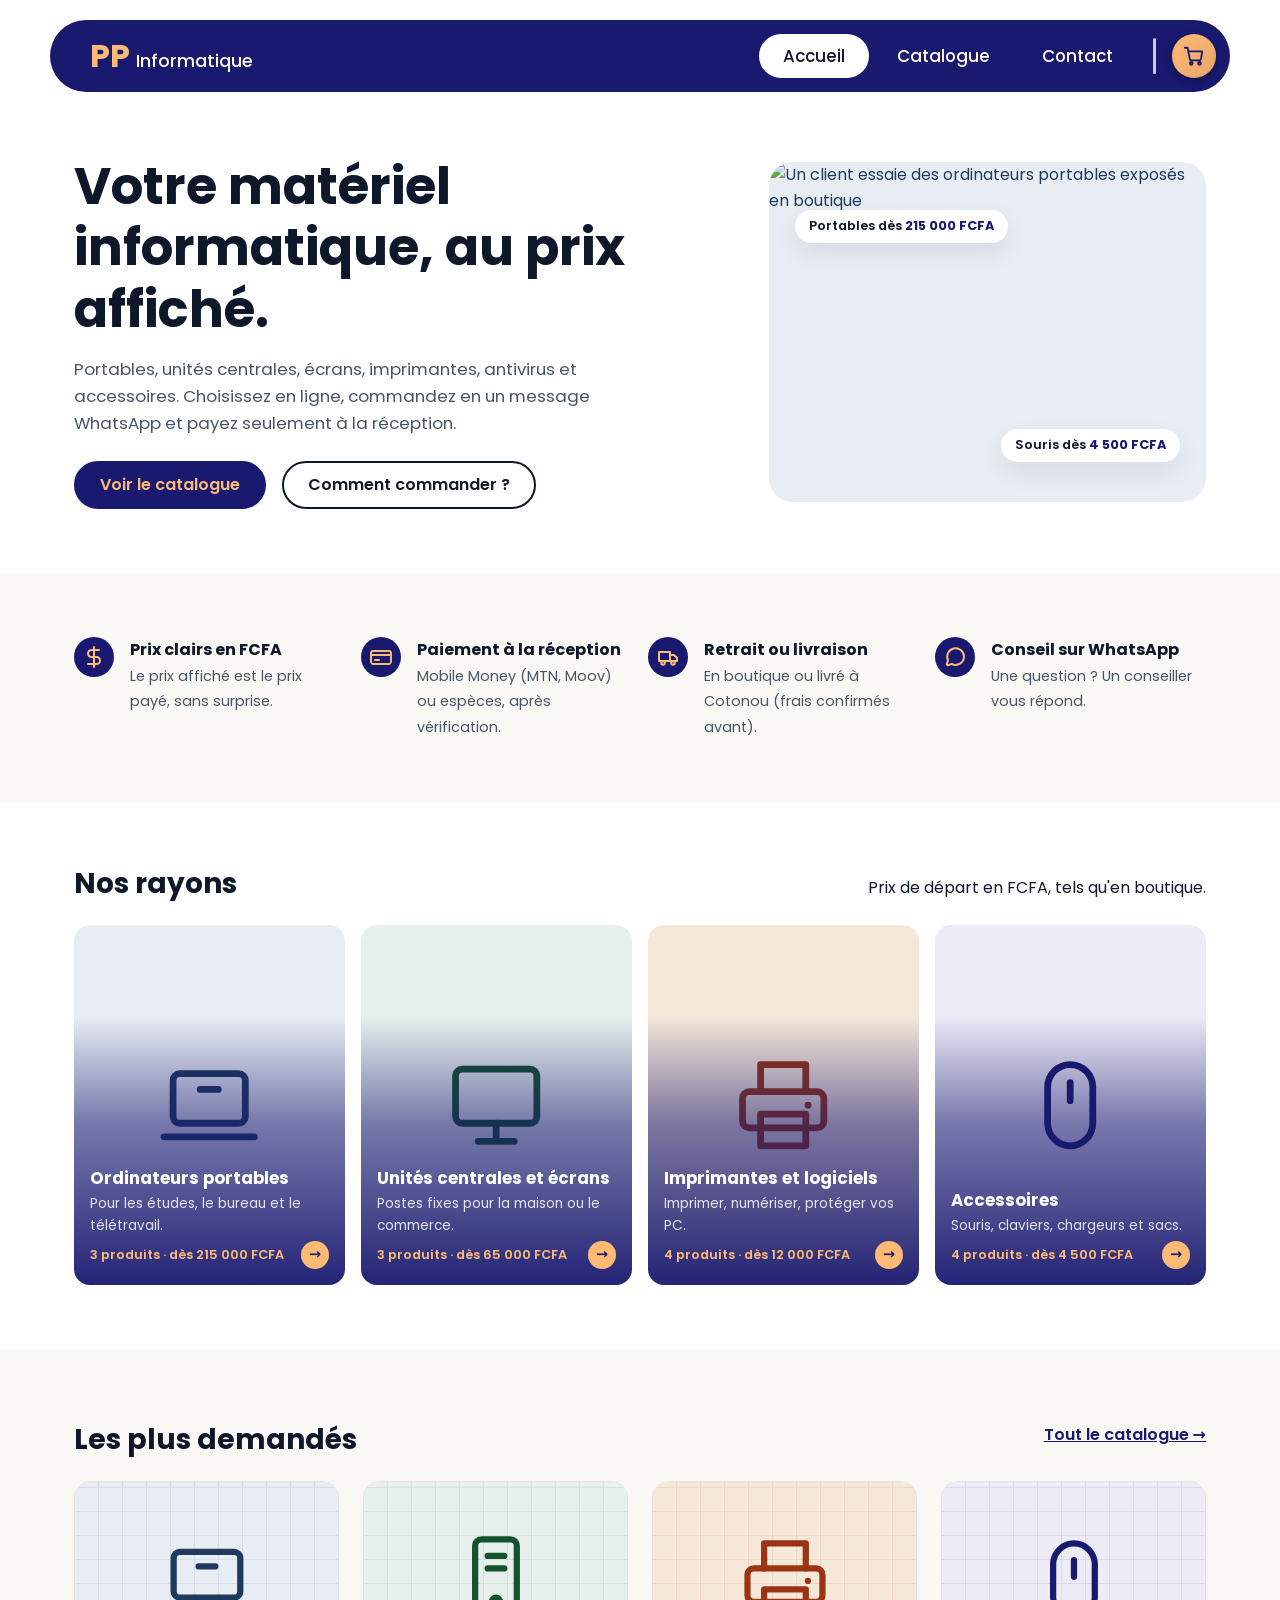
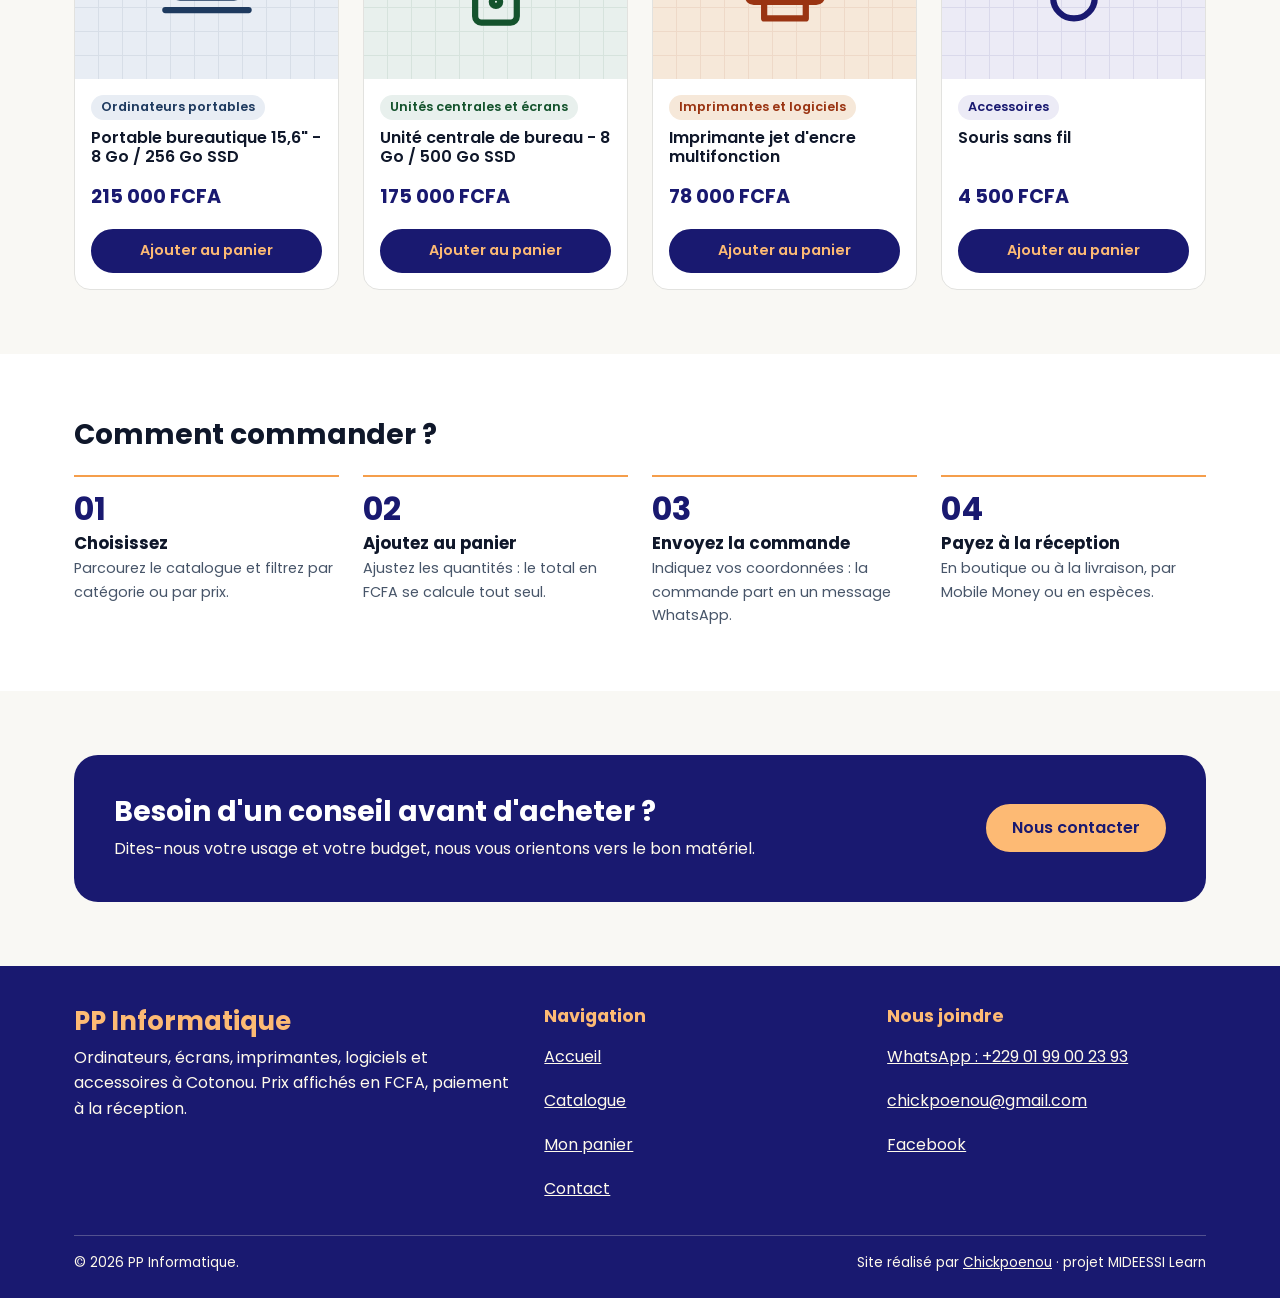
==== commit 744cb275: "amelioration du site" ====
--- a/index.html
+++ b/index.html
@@ -10,7 +10,7 @@
   <link rel="preconnect" href="https://fonts.googleapis.com">
   <link rel="preconnect" href="https://fonts.gstatic.com" crossorigin>
   <link rel="stylesheet" href="https://fonts.googleapis.com/css2?family=Poppins:wght@300;400;500;600;700&display=swap">
-  <link rel="stylesheet" href="css/style.css">
+  <link rel="stylesheet" href="css/style.css?v=11">
 </head>
 <body>
   <a class="lien-evitement" href="#contenu">Aller au contenu</a>
@@ -48,7 +48,6 @@
     <!-- HERO -->
     <section class="conteneur hero" aria-labelledby="titre-hero">
       <div class="hero-texte">
-        <p class="surtitre">Matériel informatique · Cotonou</p>
         <h1 id="titre-hero">Votre matériel informatique, au prix affiché.</h1>
         <p>Portables, unités centrales, écrans, imprimantes, antivirus et accessoires. Choisissez en ligne, commandez en un message WhatsApp et payez seulement à la réception.</p>
         <div class="groupe-boutons">
@@ -56,11 +55,14 @@
           <a class="bouton bouton-secondaire" href="#comment-commander">Comment commander ?</a>
         </div>
       </div>
-      <div class="hero-visuel motif" aria-hidden="true">
-        <svg viewBox="0 0 24 24" fill="none" stroke="currentColor" stroke-width="1" stroke-linecap="round" stroke-linejoin="round"><rect x="4" y="5" width="16" height="11" rx="1.5"/><path d="M2 19h20"/><path d="M10 8.5h4"/></svg>
-        <span class="etiquette-prix etiquette-1">Portables dès <strong>215 000 FCFA</strong></span>
-        <span class="etiquette-prix etiquette-2">Souris dès <strong>4 500 FCFA</strong></span>
-      </div>
+      <figure class="hero-figure">
+        <div class="hero-visuel">
+          <img src="https://images.unsplash.com/photo-1649030616983-845d870570d7?w=900&h=700&fit=crop&auto=format&q=75"
+               alt="Un client essaie des ordinateurs portables exposés en boutique" width="900" height="700">
+          <span class="etiquette-prix etiquette-1">Portables dès <strong>215 000 FCFA</strong></span>
+          <span class="etiquette-prix etiquette-2">Souris dès <strong>4 500 FCFA</strong></span>
+        </div>
+      </figure>
     </section>
 
     <!-- ARGUMENTS DE CONFIANCE : répondent à la crainte d'acheter en ligne -->
@@ -84,9 +86,9 @@
       <div class="conteneur">
         <div class="entete-section">
           <div>
-            <p class="surtitre">Nos rayons</p>
-            <h2 id="titre-categories">Que cherchez-vous ?</h2>
+            <h2 id="titre-categories">Nos rayons</h2>
           </div>
+          <p>Prix de départ en FCFA, tels qu'en boutique.</p>
         </div>
         <div class="grille-categories" id="grille-categories"></div>
       </div>
@@ -97,7 +99,6 @@
       <div class="conteneur">
         <div class="entete-section">
           <div>
-            <p class="surtitre">Sélection</p>
             <h2 id="titre-phares">Les plus demandés</h2>
           </div>
           <a class="lien-retour" href="catalogue.html">Tout le catalogue →</a>
@@ -111,16 +112,11 @@
       <div class="conteneur">
         <div class="entete-section">
           <div>
-            <p class="surtitre">Simple et sans risque</p>
             <h2 id="titre-etapes">Comment commander ?</h2>
           </div>
         </div>
-        <ol class="etapes">
-          <li><strong>Choisissez</strong><span>Parcourez le catalogue et filtrez par catégorie ou par prix.</span></li>
-          <li><strong>Ajoutez au panier</strong><span>Ajustez les quantités : le total en FCFA se calcule tout seul.</span></li>
-          <li><strong>Envoyez la commande</strong><span>Indiquez vos coordonnées : la commande part en un message WhatsApp.</span></li>
-          <li><strong>Payez à la réception</strong><span>En boutique ou à la livraison, par Mobile Money ou en espèces.</span></li>
-        </ol>
+        <!-- ÉTAPES : remplies par app.js à partir du tableau ETAPES_COMMANDE (produits.js) -->
+        <ol class="etapes" id="etapes-commande"></ol>
       </div>
     </section>
 
@@ -185,15 +181,15 @@
         </div>
       </div>
       <div class="pied-bas">
-        <p>&copy; <span class="annee">2026</span> PP Informatique. Photos : <a href="https://unsplash.com/license" target="_blank" rel="noopener">Unsplash</a> (auteurs cités sur chaque fiche produit).</p>
-        <p>Site réalisé par <a href="https://github.com/Chickpoenou" target="_blank" rel="noopener">Chickpoenou</a> · projet MIDEESSI Learn</p>
+        <p>&copy; <span class="annee">2026</span> PP Informatique.</p>
+        <p>Site réalisé par <a href="https://chick-poenou.onrender.com/" target="_blank" rel="noopener">Chickpoenou</a> · projet MIDEESSI Learn</p>
       </div>
     </div>
   </footer>
 
   <!-- Ordre important : les données, puis le panier, puis le code des pages -->
-  <script src="js/produits.js"></script>
-  <script src="js/panier.js"></script>
-  <script src="js/app.js"></script>
+  <script src="js/produits.js?v=11"></script>
+  <script src="js/panier.js?v=11"></script>
+  <script src="js/app.js?v=11"></script>
 </body>
 </html>
--- a/css/style.css
+++ b/css/style.css
@@ -12,7 +12,7 @@
   --bleu: #2c3fb8;
   --orange: #fdba74;          /* boutons d'action, badge panier, accents */
   --orange-fonce: #f59e4b;
-  --orange-texte: #b45309;    /* petits titres (surtitres) : contraste suffisant sur blanc */
+  --orange-texte: #b45309;    /* textes orange sur fond blanc (contraste suffisant) */
   --creme: #fffaeb;           /* texte des liens du menu */
   --texte: #0f172a;
   --texte-doux: #475569;
@@ -73,6 +73,20 @@
   padding-bottom: var(--hauteur-barre-panier);
 }
 
+/* Police uniforme : les champs et boutons n'héritent pas de la police par défaut, on le force */
+button,
+input,
+select,
+textarea {
+  font-family: inherit;
+}
+
+/* Une seule graisse pour le gras partout (sinon "bolder" peut donner 900) */
+strong,
+b {
+  font-weight: 700;
+}
+
 img,
 svg {
   max-width: 100%;
@@ -145,14 +159,22 @@
   background: var(--fond-doux);
 }
 
-/* Petit titre en majuscules au-dessus des titres (même style que mon portfolio) */
-.surtitre {
+/* Numéro de commande affiché sur l'écran de confirmation */
+.numero-commande {
   margin: 0 0 var(--espace-1);
-  font-size: 0.75rem;
-  font-weight: 700;
-  letter-spacing: 0.1em;
-  text-transform: uppercase;
-  color: var(--orange-texte);
+  font-weight: 600;
+  color: var(--texte-doux);
+}
+
+/* Catégorie d'un produit : pastille dans la teinte du rayon (classe teinte-xxx ajoutée par app.js) */
+.pastille-categorie {
+  align-self: flex-start;
+  display: inline-block;
+  margin: 0 0 var(--espace-1);
+  padding: 2px 10px;
+  border-radius: var(--rayon-pilule);
+  font-size: 0.8rem;
+  font-weight: 600;
 }
 
 .entete-section {
@@ -488,7 +510,7 @@
 }
 
 .pied p {
-  font-weight: 300;
+  font-weight: 400;
 }
 
 .pied a {
@@ -507,7 +529,7 @@
   display: inline-flex;
   align-items: center;
   min-height: var(--hauteur-tactile);
-  font-weight: 300;
+  font-weight: 400;
 }
 
 .pied-bas {
@@ -519,7 +541,7 @@
   padding-top: var(--espace-2);
   border-top: 1px solid rgba(255, 250, 235, 0.25);
   font-size: 0.85rem;
-  font-weight: 300;
+  font-weight: 400;
 }
 .pied-bas p {
   margin: 0;
@@ -537,9 +559,9 @@
 .hero h1 {
   font-size: 1.9rem;
 }
-.hero-texte > p:not(.surtitre) {
+.hero-texte > p {
   font-size: 1.05rem;
-  font-weight: 300;
+  font-weight: 400;
   color: var(--texte-doux);
   max-width: 560px;
   margin-bottom: var(--espace-3);
@@ -678,37 +700,40 @@
   color: var(--orange-texte);
 }
 
-/* Étapes "Comment commander" */
+/* Étapes "Comment commander" (générées par app.js) */
 .etapes {
   list-style: none;
   margin: 0;
   padding: 0;
   display: grid;
-  gap: var(--espace-2);
-  counter-reset: etape;
-}
-.etapes li {
-  position: relative;
-  padding: var(--espace-3) var(--espace-2) var(--espace-2);
-  border-top: 3px solid var(--orange);
-  background: var(--fond);
-  border-radius: 0 0 var(--rayon) var(--rayon);
-  counter-increment: etape;
-}
-.etapes li::before {
-  content: "0" counter(etape);
+  grid-template-columns: 1fr;          /* mobile : une étape sous l'autre */
+  gap: var(--espace-3);
+}
+.etape {
+  padding-top: var(--espace-2);
+  border-top: 2px solid var(--orange-fonce);   /* fine ligne orange au-dessus de chaque étape */
+}
+.etape-numero {
   display: block;
-  margin-bottom: 4px;
-  font-size: 1.6rem;
+  margin-bottom: var(--espace-1);
+  font-size: 2rem;
   font-weight: 700;
+  line-height: 1;
   color: var(--bleu-fonce);
 }
-.etapes strong {
-  display: block;
-}
-.etapes span {
+.etape-titre {
+  margin: 0 0 4px;
+  font-size: 1.05rem;
+  font-weight: 700;
+}
+.etape-description {
+  margin: 0;
   font-size: 0.9rem;
   color: var(--texte-doux);
+}
+
+#titre-etapes {
+  font-weight: 700;
 }
 
 /* Bandeau d'appel à l'action */
@@ -726,7 +751,7 @@
 }
 .bandeau-cta p {
   margin: 0;
-  font-weight: 300;
+  font-weight: 400;
 }
 .bandeau-cta .bouton {
   background: var(--orange);
@@ -744,10 +769,10 @@
 .page-intro h1 {
   margin-bottom: var(--espace-1);
 }
-.page-intro p:not(.surtitre) {
+.page-intro p {
   max-width: 640px;
   margin: 0;
-  font-weight: 300;
+  font-weight: 400;
   color: var(--texte-doux);
 }
 
@@ -1297,33 +1322,197 @@
    ========================================================== */
 .mise-en-page-contact {
   display: grid;
-  gap: var(--espace-4);
-  padding-bottom: var(--espace-4);
-}
-
-.coordonnees {
-  margin: 0;
-  border-top: 3px solid var(--orange);
-}
-.coordonnees div {
-  padding: var(--espace-2) 0;
+  gap: var(--espace-3);
+  align-items: start;
+}
+
+/* Les deux blocs (formulaire et boutique) sont des cartes */
+.carte-contact {
+  padding: var(--espace-3) var(--espace-2);
+  border: 1px solid var(--bordure);
+  border-radius: 16px;
+  background: var(--fond);
+}
+.carte-contact h2 {
+  margin-bottom: var(--espace-2);
+  font-size: 1.25rem;
+}
+
+/* A. Objets de demande : boutons radio présentés comme des puces */
+.objets-demande {
+  display: flex;
+  flex-wrap: wrap;
+  gap: var(--espace-1);
+}
+.objet-demande {
+  position: relative;
+  cursor: pointer;
+}
+.objet-demande input {
+  position: absolute;      /* le rond radio est caché, la puce entière est cliquable */
+  opacity: 0;
+  width: 1px;
+  height: 1px;
+}
+.objet-demande span {
+  display: inline-flex;
+  align-items: center;
+  min-height: var(--hauteur-tactile);
+  padding: 0 var(--espace-2);
+  border: 1px solid var(--bordure-forte);
+  border-radius: var(--rayon-pilule);
+  font-size: 0.9rem;
+  font-weight: 500;
+  transition: background 0.2s, color 0.2s;
+}
+.objet-demande:hover span {
+  border-color: var(--bleu-fonce);
+}
+.objet-demande input:checked + span {
+  background: var(--bleu-fonce);
+  border-color: var(--bleu-fonce);
+  color: var(--orange);
+}
+.objet-demande input:focus-visible + span {
+  outline: 3px solid var(--orange-fonce);
+  outline-offset: 2px;
+}
+#commande-facultatif {
+  font-weight: 400;
+  color: var(--texte-doux);
+}
+
+/* C. La boutique */
+.boutique {
+  background: var(--fond-doux);
+}
+.statut-boutique {
+  display: inline-flex;
+  align-items: center;
+  gap: 8px;
+  margin: 0 0 var(--espace-2);
+  padding: 4px 12px;
+  border-radius: var(--rayon-pilule);
+  font-size: 0.9rem;
+  font-weight: 600;
+}
+.statut-boutique::before {
+  content: "";
+  width: 8px;
+  height: 8px;
+  border-radius: 50%;
+  background: currentColor;
+}
+.statut-boutique.est-ouvert {
+  background: #e3f3e8;
+  color: var(--succes);
+}
+.statut-boutique.est-ferme {
+  background: #fdecea;
+  color: var(--erreur);
+}
+
+.horaires {
+  width: 100%;
+  border-collapse: collapse;
+  font-size: 0.9rem;
+}
+.horaires th,
+.horaires td {
+  padding: 6px 0;
   border-bottom: 1px solid var(--bordure);
-}
-.coordonnees dt {
-  margin-bottom: 2px;
-  font-size: 0.8rem;
+  text-align: left;
+}
+.horaires th {
+  font-weight: 400;
   color: var(--texte-doux);
 }
-.coordonnees dd {
-  margin: 0;
+.horaires td {
+  text-align: right;
+}
+.horaires .aujourdhui th,
+.horaires .aujourdhui td {
+  font-weight: 700;
+  color: var(--bleu-fonce);
+}
+.boutique .note {
+  margin: 6px 0 var(--espace-2);
+}
+
+.boutique-adresse p {
+  margin-bottom: var(--espace-1);
+  font-size: 0.9rem;
+}
+
+.canaux {
+  list-style: none;
+  margin: var(--espace-2) 0 0;
+  padding: 0;
+}
+.canaux a {
+  display: flex;
+  justify-content: space-between;
+  align-items: center;
+  gap: var(--espace-1);
+  min-height: var(--hauteur-tactile);
+  border-bottom: 1px solid var(--bordure);
+  color: var(--texte);
+  text-decoration: none;
+  font-size: 0.9rem;
+}
+.canaux a:hover strong {
+  text-decoration: underline;
+}
+.canaux span {
+  color: var(--texte-doux);
+}
+.canaux strong {
   font-weight: 600;
   overflow-wrap: anywhere;
-}
-.coordonnees a {
-  display: inline-flex;
-  align-items: center;
+  text-align: right;
+}
+
+/* B. Questions fréquentes */
+.section-faq {
+  padding: var(--espace-4) 0;
+}
+.faq {
+  display: grid;
+  gap: var(--espace-1);
+}
+.question {
+  border: 1px solid var(--bordure);
+  border-radius: 12px;
+  background: var(--fond);
+}
+.question summary {
+  display: flex;
+  justify-content: space-between;
+  align-items: center;
+  gap: var(--espace-2);
   min-height: var(--hauteur-tactile);
-  color: var(--texte);
+  padding: 10px var(--espace-2);
+  font-weight: 600;
+  cursor: pointer;
+  list-style: none;          /* retire le triangle par défaut */
+}
+.question summary::-webkit-details-marker {
+  display: none;
+}
+.question summary::after {
+  content: "+";
+  flex: none;
+  font-size: 1.3rem;
+  color: var(--orange-fonce);
+  transition: transform 0.2s;
+}
+.question[open] summary::after {
+  transform: rotate(45deg);  /* le + devient une croix */
+}
+.question p {
+  margin: 0;
+  padding: 0 var(--espace-2) var(--espace-2);
+  color: var(--texte-doux);
 }
 
 /* ==========================================================
@@ -1443,7 +1632,14 @@
   }
 
   .mise-en-page-contact {
-    grid-template-columns: 0.8fr 1.2fr;
+    grid-template-columns: 1.3fr 1fr;
+  }
+  .carte-contact {
+    padding: var(--espace-3);
+  }
+  .faq {
+    grid-template-columns: 1fr 1fr;
+    align-items: start;
   }
 }
 
@@ -1459,7 +1655,6 @@
     padding-bottom: var(--espace-5);
   }
   .hero h1 { font-size: 3.2rem; }
-  .hero-visuel { min-height: 380px; }
 
   .menu a { padding: 0 var(--espace-3); font-size: 1.05rem; }
 
@@ -1470,7 +1665,6 @@
     align-items: flex-start;
     padding: var(--espace-3);
   }
-  .etapes { grid-template-columns: repeat(4, 1fr); }
 
   .filtres {
     grid-template-columns: 1fr;
@@ -1516,11 +1710,189 @@
   transform: scale(1.04);
 }
 
-.credit-photo {
-  margin: var(--espace-1) 0 0;
+/* Photo du bloc d'accueil : elle remplit tout le cadre, les étiquettes de prix restent par-dessus */
+.hero-figure {
+  margin: 0;
+}
+.hero-visuel img {
+  position: absolute;
+  inset: 0;
+  width: 100%;
+  height: 100%;
+  object-fit: cover;
+}
+/* Tablette et ordinateur : texte à gauche, photo à droite (la photo ne prend plus toute la largeur) */
+@media (min-width: 768px) {
+  .hero {
+    grid-template-columns: 1.2fr 0.8fr;
+    align-items: center;
+    gap: var(--espace-4);
+  }
+  .hero-visuel { min-height: 260px; }
+}
+@media (min-width: 1280px) {
+  .hero-visuel { min-height: 340px; }
+}
+
+/* ==========================================================
+   ACCUEIL : tuiles des rayons avec photo
+   ========================================================== */
+.grille-categories {
+  grid-template-columns: repeat(2, 1fr);   /* 2 tuiles par ligne dès 360 px */
+  gap: 12px;
+}
+.tuile-rayon {
+  position: relative;
+  display: flex;
+  flex-direction: column;
+  justify-content: flex-end;
+  min-height: 220px;
+  border-radius: 16px;
+  overflow: hidden;
+  color: #fff;
+  text-decoration: none;
+  isolation: isolate;
+}
+.tuile-rayon-photo {
+  position: absolute;
+  inset: 0;
+  z-index: -2;
+  display: grid;
+  place-items: center;
+}
+.tuile-rayon-photo img {
+  width: 100%;
+  height: 100%;
+  object-fit: cover;
+  transition: transform 0.4s;
+}
+.tuile-rayon-photo svg {
+  width: 40%;
+}
+/* Dégradé bleu nuit en bas : le texte blanc reste lisible quelle que soit la photo */
+.tuile-rayon::after {
+  content: "";
+  position: absolute;
+  inset: 0;
+  z-index: -1;
+  background: linear-gradient(to top, rgba(25, 25, 112, 0.95) 0%, rgba(25, 25, 112, 0.55) 45%, rgba(25, 25, 112, 0) 75%);
+}
+.tuile-rayon:hover .tuile-rayon-photo img {
+  transform: scale(1.06);
+}
+.tuile-rayon-texte {
+  display: grid;
+  gap: 4px;
+  padding: 12px;
+}
+.tuile-rayon-nom {
+  font-size: 0.95rem;
+  line-height: 1.25;
+}
+.tuile-rayon-accroche {
+  display: none;               /* trop long pour les petites tuiles mobiles */
+  font-size: 0.85rem;
+  color: rgba(255, 255, 255, 0.85);
+}
+.tuile-rayon-pied {
+  display: flex;
+  align-items: center;
+  justify-content: space-between;
+  gap: 8px;
   font-size: 0.75rem;
-  color: var(--texte-doux);
-}
-.credit-photo a {
-  color: inherit;
-}
+  font-weight: 600;
+  color: var(--orange);
+}
+.tuile-rayon-fleche {
+  flex: none;
+  display: grid;
+  place-items: center;
+  width: 28px;
+  height: 28px;
+  border-radius: 50%;
+  background: var(--orange);
+  color: var(--bleu-fonce);
+  font-size: 0.9rem;
+  transition: transform 0.2s;
+}
+.tuile-rayon:hover .tuile-rayon-fleche {
+  transform: translateX(3px);
+}
+
+@media (min-width: 768px) {
+  .grille-categories {
+    grid-template-columns: repeat(4, 1fr);
+    gap: var(--espace-2);
+  }
+  .tuile-rayon {
+    min-height: 300px;
+  }
+  .tuile-rayon-texte {
+    padding: var(--espace-2);
+  }
+  .tuile-rayon-nom {
+    font-size: 1.05rem;
+  }
+  .tuile-rayon-pied {
+    font-size: 0.8rem;
+  }
+}
+@media (min-width: 1280px) {
+  .tuile-rayon {
+    min-height: 360px;
+  }
+  .tuile-rayon-accroche {
+    display: block;
+  }
+}
+
+/* ==========================================================
+   EN-TÊTE : menu aligné à droite, à côté du panier (tablette et ordinateur)
+   ========================================================== */
+@media (min-width: 768px) {
+  .menu {
+    order: 1;
+    margin-left: auto;
+  }
+  .separateur {
+    order: 2;              /* le trait sépare maintenant le menu du panier */
+  }
+  .entete-actions {
+    order: 3;
+    margin-left: 0;
+  }
+}
+
+/* Étapes "Comment commander" : 4 colonnes dès 1024 px (ordinateurs portables courants) */
+@media (min-width: 1024px) {
+  .etapes {
+    grid-template-columns: repeat(4, 1fr);
+  }
+}
+
+/* ==========================================================
+   TRÈS PETITS ÉCRANS (moins de 360 px) : l'en-tête doit tenir sans cacher le burger
+   ========================================================== */
+.entete-actions {
+  flex: none;                /* le panier et le burger ne rétrécissent jamais */
+}
+.logo {
+  min-width: 0;              /* c'est le logo qui cède la place s'il manque de largeur */
+}
+@media (max-width: 380px) {
+  .entete {
+    padding-left: 8px;
+    padding-right: 8px;
+  }
+  .entete-barre {
+    gap: 8px;
+    padding-left: 16px;
+  }
+  .logo-pp { font-size: 1.4rem; }
+  .logo-nom { font-size: 0.9rem; }
+}
+@media (max-width: 330px) {
+  .logo-nom {
+    display: none;           /* on garde seulement "PP" : le lien reste nommé grâce à aria-label */
+  }
+}
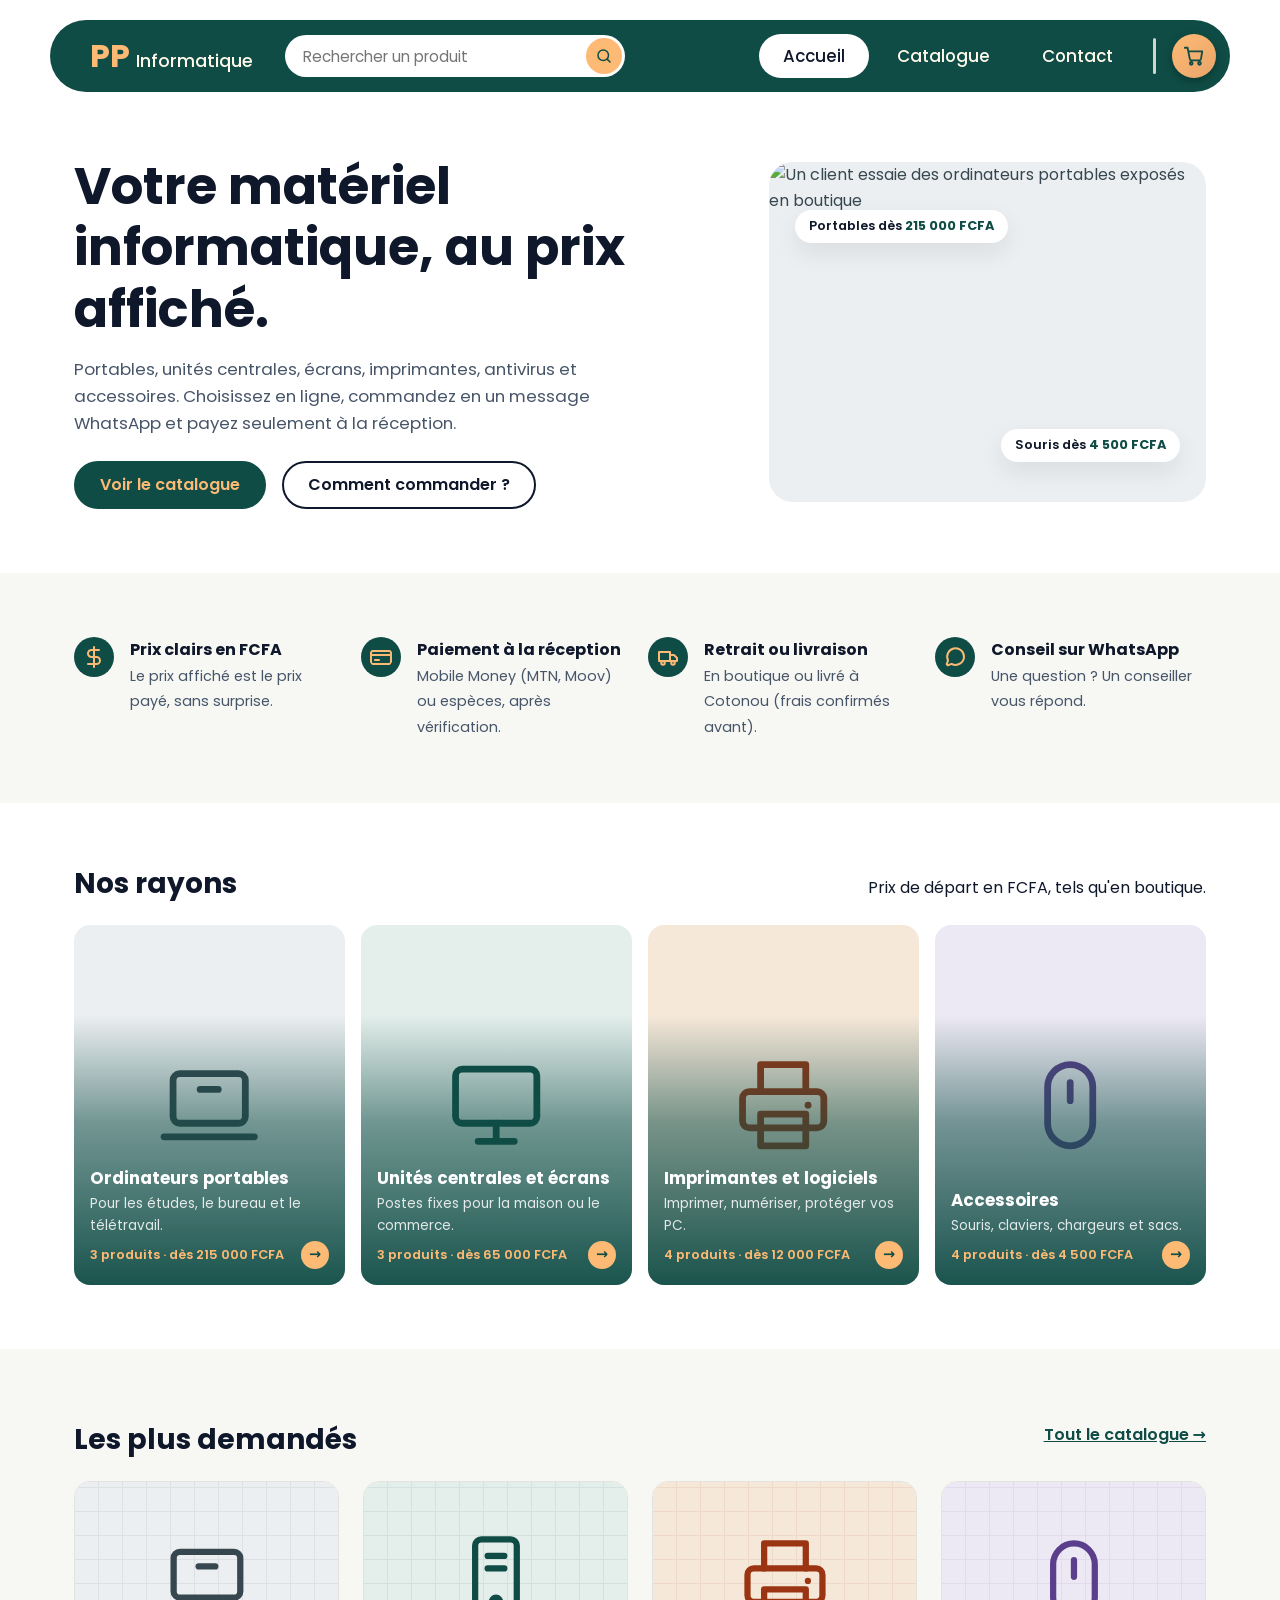
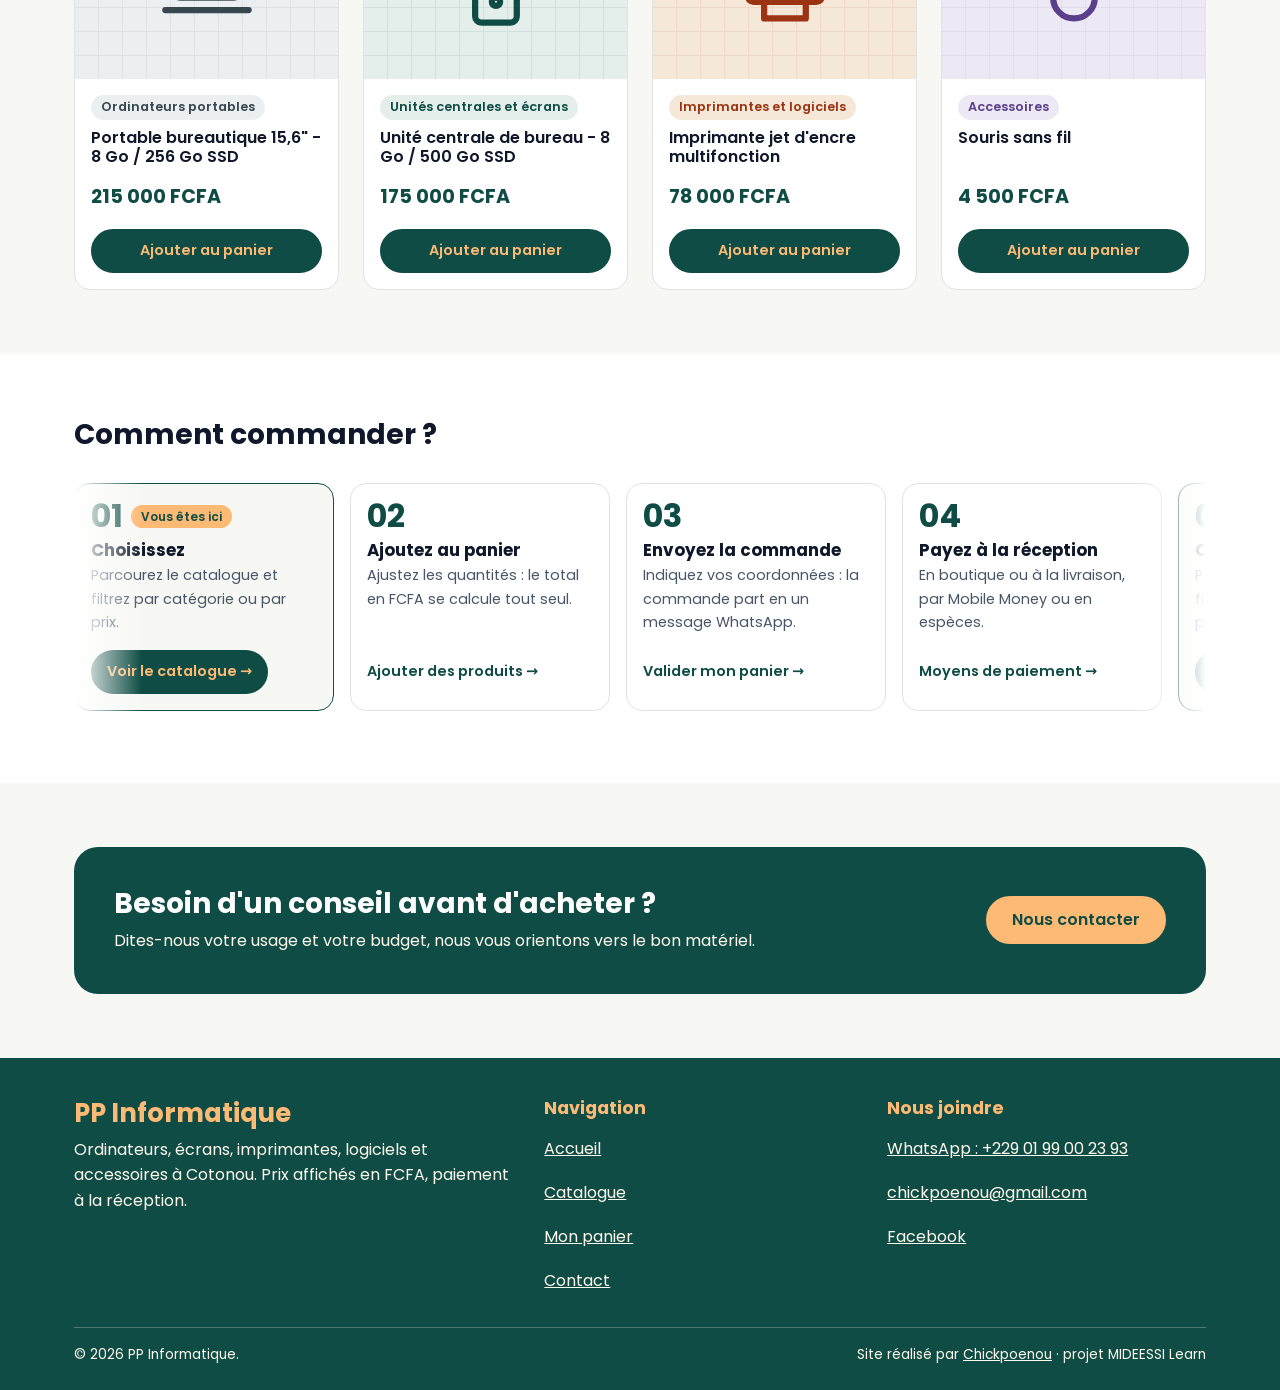
==== commit 94a4526c: "Mise a jour du site web e-commerce" ====
--- a/index.html
+++ b/index.html
@@ -5,12 +5,12 @@
   <meta name="viewport" content="width=device-width, initial-scale=1">
   <title>PP Informatique - Matériel informatique à Cotonou</title>
   <meta name="description" content="PP Informatique : ordinateurs, écrans, imprimantes, antivirus et accessoires à Cotonou. Prix en FCFA, paiement à la réception.">
-  <meta name="theme-color" content="#191970">
-  <link rel="icon" href="data:image/svg+xml,%3Csvg xmlns='http://www.w3.org/2000/svg' viewBox='0 0 64 64'%3E%3Crect width='64' height='64' rx='16' fill='%23191970'/%3E%3Ctext x='32' y='42' font-family='Arial' font-weight='700' font-size='28' text-anchor='middle' fill='%23fdba74'%3EPP%3C/text%3E%3C/svg%3E">
+  <meta name="theme-color" content="#0F4C45">
+  <link rel="icon" href="data:image/svg+xml,%3Csvg xmlns='http://www.w3.org/2000/svg' viewBox='0 0 64 64'%3E%3Crect width='64' height='64' rx='16' fill='%230F4C45'/%3E%3Ctext x='32' y='42' font-family='Arial' font-weight='700' font-size='28' text-anchor='middle' fill='%23fdba74'%3EPP%3C/text%3E%3C/svg%3E">
   <link rel="preconnect" href="https://fonts.googleapis.com">
   <link rel="preconnect" href="https://fonts.gstatic.com" crossorigin>
   <link rel="stylesheet" href="https://fonts.googleapis.com/css2?family=Poppins:wght@300;400;500;600;700&display=swap">
-  <link rel="stylesheet" href="css/style.css?v=11">
+  <link rel="stylesheet" href="css/style.css?v=17">
 </head>
 <body>
   <a class="lien-evitement" href="#contenu">Aller au contenu</a>
@@ -30,6 +30,13 @@
           <li><a href="contact.html">Contact</a></li>
         </ul>
       </nav>
+
+      <!-- RECHERCHE (idée Fnac : toujours visible) : envoie vers catalogue.html?q=... -->
+      <form class="recherche-entete" action="catalogue.html" method="get" role="search">
+        <label class="visuellement-cache" for="recherche-entete">Rechercher un produit</label>
+        <input id="recherche-entete" name="q" type="search" placeholder="Rechercher un produit" autocomplete="off">
+        <button type="submit" aria-label="Lancer la recherche"><svg viewBox="0 0 24 24" fill="none" stroke="currentColor" stroke-width="2" stroke-linecap="round" stroke-linejoin="round" aria-hidden="true" focusable="false"><circle cx="11" cy="11" r="7"/><path d="M20 20l-3.5-3.5"/></svg></button>
+      </form>
 
       <div class="entete-actions">
         <a class="lien-panier" id="lien-panier" href="panier.html" aria-label="Voir mon panier">
@@ -115,8 +122,11 @@
             <h2 id="titre-etapes">Comment commander ?</h2>
           </div>
         </div>
-        <!-- ÉTAPES : remplies par app.js à partir du tableau ETAPES_COMMANDE (produits.js) -->
-        <ol class="etapes" id="etapes-commande"></ol>
+        <!-- ÉTAPES : remplies par app.js à partir du tableau ETAPES_COMMANDE (produits.js).
+             La bande défile de droite à gauche ; elle s'arrête au survol ou au clavier pour pouvoir cliquer. -->
+        <div class="defilement-etapes">
+          <ol class="etapes" id="etapes-commande"></ol>
+        </div>
       </div>
     </section>
 
@@ -188,8 +198,8 @@
   </footer>
 
   <!-- Ordre important : les données, puis le panier, puis le code des pages -->
-  <script src="js/produits.js?v=11"></script>
-  <script src="js/panier.js?v=11"></script>
-  <script src="js/app.js?v=11"></script>
+  <script src="js/produits.js?v=17"></script>
+  <script src="js/panier.js?v=17"></script>
+  <script src="js/app.js?v=17"></script>
 </body>
 </html>
--- a/css/style.css
+++ b/css/style.css
@@ -6,29 +6,31 @@
 
 /* ---------- 1. VARIABLES (les couleurs se changent ICI seulement) ---------- */
 :root {
-  /* Couleurs inspirées du logo : bleu nuit (confiance) + orange (action) */
-  --bleu-fonce: #191970;
-  --bleu-fonce-2: #12124f;
-  --bleu: #2c3fb8;
+  /* Couleurs : vert sapin (confiance) + pêche (action) */
+  --bleu-fonce: #0F4C45;
+  --bleu-fonce-2: #0A3A35;
   --orange: #fdba74;          /* boutons d'action, badge panier, accents */
   --orange-fonce: #f59e4b;
   --orange-texte: #b45309;    /* textes orange sur fond blanc (contraste suffisant) */
   --creme: #fffaeb;           /* texte des liens du menu */
+  --orange-degrade: #e8a56a;  /* 2e couleur du dégradé du bouton panier */
   --texte: #0f172a;
   --texte-doux: #475569;
   --fond: #ffffff;
-  --fond-doux: #f9f8f4;
+  --fond-doux: #F7F8F4;
   --bordure: #e2e2df;
   --bordure-forte: #cbd5e1;
   --erreur: #b3261e;
+  --erreur-fond: #fdecea;
   --succes: #166534;
-  --whatsapp: #1f8f4e;
+  --succes-fond: #e3f3e8;
+  --whatsapp: #15803D;
 
   /* Teintes des visuels, une par catégorie */
-  --teinte-portables: #e8edf4;    --trait-portables: #1e3a5f;
-  --teinte-postes-fixes: #e8f0ed; --trait-postes-fixes: #14532d;
+  --teinte-portables: #ECEFF1;    --trait-portables: #37474F;
+  --teinte-postes-fixes: #E4EFEC; --trait-postes-fixes: #0F4C45;
   --teinte-imprimantes: #f6e8d9;  --trait-imprimantes: #9a3412;
-  --teinte-accessoires: #ecebf6;  --trait-accessoires: #191970;
+  --teinte-accessoires: #EDE9F4;  --trait-accessoires: #5B3F8C;
 
   --police: "Poppins", "Segoe UI", system-ui, -apple-system, Roboto, Arial, sans-serif;
 
@@ -213,7 +215,7 @@
 }
 .bouton:hover {
   transform: translateY(-2px);
-  box-shadow: 0 6px 14px rgba(25, 25, 112, 0.3);
+  box-shadow: 0 6px 14px rgba(15, 76, 69, 0.3);
 }
 
 .bouton-secondaire {
@@ -383,7 +385,7 @@
   width: var(--hauteur-tactile);
   height: var(--hauteur-tactile);
   border-radius: 50%;
-  background: linear-gradient(135deg, var(--orange), #e8a56a);
+  background: linear-gradient(135deg, var(--orange), var(--orange-degrade));
   color: var(--bleu-fonce);
   box-shadow: 0 3px 8px rgba(0, 0, 0, 0.3);
   transition: transform 0.2s;
@@ -700,36 +702,127 @@
   color: var(--orange-texte);
 }
 
-/* Étapes "Comment commander" (générées par app.js) */
+/* Étapes "Comment commander" (générées par app.js) : une bande qui défile de droite à gauche,
+   avec le même comportement sur toutes les tailles d'écran */
+.defilement-etapes {
+  overflow: hidden;
+  /* les bords s'effacent en fondu : les cartes entrent et sortent en douceur */
+  -webkit-mask-image: linear-gradient(to right, transparent, #000 6%, #000 94%, transparent);
+  mask-image: linear-gradient(to right, transparent, #000 6%, #000 94%, transparent);
+}
 .etapes {
   list-style: none;
   margin: 0;
-  padding: 0;
-  display: grid;
-  grid-template-columns: 1fr;          /* mobile : une étape sous l'autre */
-  gap: var(--espace-3);
-}
+  padding: var(--espace-1) 0;
+  display: flex;
+  width: max-content;               /* la bande est aussi large que toutes les cartes mises bout à bout */
+  animation: defiler-etapes 28s linear infinite;
+}
+/* La liste contient 2 séries identiques : glisser de 0 à -50 % fait avancer d'une série vers la gauche */
+@keyframes defiler-etapes {
+  from { transform: translateX(0); }
+  to   { transform: translateX(-50%); }
+}
+/* Pause au survol ou au clavier (focus dans la bande) : on peut lire et cliquer */
+.defilement-etapes:hover .etapes,
+.defilement-etapes:focus-within .etapes {
+  animation-play-state: paused;
+}
+
 .etape {
-  padding-top: var(--espace-2);
-  border-top: 2px solid var(--orange-fonce);   /* fine ligne orange au-dessus de chaque étape */
+  flex: 0 0 260px;                  /* même largeur de carte sur tous les écrans */
+  margin-right: var(--espace-2);    /* marge (et non gap) : les 2 séries ont exactement la même largeur */
+  display: flex;
+  flex-direction: column;
+  padding: var(--espace-2);
+  border: 1px solid var(--bordure);
+  border-radius: 16px;
+  background: var(--fond);
+}
+.etape-haut {
+  display: flex;
+  align-items: center;
+  flex-wrap: wrap;
+  gap: var(--espace-1);
+  margin-bottom: var(--espace-1);
 }
 .etape-numero {
-  display: block;
-  margin-bottom: var(--espace-1);
   font-size: 2rem;
   font-weight: 700;
   line-height: 1;
   color: var(--bleu-fonce);
 }
+.etape-badge {
+  padding: 2px 10px;
+  border-radius: var(--rayon-pilule);
+  font-size: 0.75rem;
+  font-weight: 600;
+}
 .etape-titre {
   margin: 0 0 4px;
   font-size: 1.05rem;
   font-weight: 700;
 }
 .etape-description {
-  margin: 0;
+  margin: 0 0 var(--espace-2);
   font-size: 0.9rem;
   color: var(--texte-doux);
+}
+.etape-action {
+  margin-top: auto;                 /* le lien reste en bas de la carte */
+  align-self: flex-start;
+  display: inline-flex;
+  align-items: center;
+  min-height: var(--hauteur-tactile);
+  font-size: 0.9rem;
+  font-weight: 600;
+  color: var(--bleu-fonce);
+  text-decoration: none;
+}
+.etape-action:hover {
+  text-decoration: underline;
+}
+
+/* États calculés depuis le panier du visiteur */
+.etape-faite .etape-numero {
+  color: var(--texte-doux);
+}
+.etape-faite .etape-badge {
+  background: var(--succes-fond);
+  color: var(--succes);
+}
+.etape-en-cours {
+  border-color: var(--bleu-fonce);
+  background: var(--fond-doux);
+}
+.etape-en-cours .etape-badge {
+  background: var(--orange);
+  color: var(--bleu-fonce);
+}
+.etape-en-cours .etape-action {
+  padding: 0 var(--espace-2);
+  border-radius: var(--rayon-pilule);
+  background: var(--bleu-fonce);
+  color: var(--orange);
+}
+.etape-en-cours .etape-action:hover {
+  text-decoration: none;
+}
+
+/* Animations réduites demandées par le visiteur : la bande ne bouge pas,
+   on la fait défiler au doigt ou à la souris, et la copie est masquée */
+@media (prefers-reduced-motion: reduce) {
+  .defilement-etapes {
+    overflow-x: auto;
+    -webkit-mask-image: none;
+    mask-image: none;
+  }
+  .etapes {
+    animation: none;
+  }
+  .etape-copie {
+    display: none;
+  }
 }
 
 #titre-etapes {
@@ -1404,11 +1497,11 @@
   background: currentColor;
 }
 .statut-boutique.est-ouvert {
-  background: #e3f3e8;
+  background: var(--succes-fond);
   color: var(--succes);
 }
 .statut-boutique.est-ferme {
-  background: #fdecea;
+  background: var(--erreur-fond);
   color: var(--erreur);
 }
 
@@ -1503,7 +1596,7 @@
   content: "+";
   flex: none;
   font-size: 1.3rem;
-  color: var(--orange-fonce);
+  color: var(--orange-texte);
   transition: transform 0.2s;
 }
 .question[open] summary::after {
@@ -1572,7 +1665,6 @@
   .hero h1 { font-size: 2.6rem; }
   .atouts { grid-template-columns: repeat(2, 1fr); }
   .grille-categories { grid-template-columns: repeat(2, 1fr); }
-  .etapes { grid-template-columns: repeat(2, 1fr); }
   .bandeau-cta {
     grid-template-columns: 1fr auto;
     align-items: center;
@@ -1769,13 +1861,13 @@
 .tuile-rayon-photo svg {
   width: 40%;
 }
-/* Dégradé bleu nuit en bas : le texte blanc reste lisible quelle que soit la photo */
+/* Dégradé vert sapin en bas : le texte blanc reste lisible quelle que soit la photo */
 .tuile-rayon::after {
   content: "";
   position: absolute;
   inset: 0;
   z-index: -1;
-  background: linear-gradient(to top, rgba(25, 25, 112, 0.95) 0%, rgba(25, 25, 112, 0.55) 45%, rgba(25, 25, 112, 0) 75%);
+  background: linear-gradient(to top, rgba(15, 76, 69, 0.95) 0%, rgba(15, 76, 69, 0.55) 45%, rgba(15, 76, 69, 0) 75%);
 }
 .tuile-rayon:hover .tuile-rayon-photo img {
   transform: scale(1.06);
@@ -1863,12 +1955,6 @@
   }
 }
 
-/* Étapes "Comment commander" : 4 colonnes dès 1024 px (ordinateurs portables courants) */
-@media (min-width: 1024px) {
-  .etapes {
-    grid-template-columns: repeat(4, 1fr);
-  }
-}
 
 /* ==========================================================
    TRÈS PETITS ÉCRANS (moins de 360 px) : l'en-tête doit tenir sans cacher le burger
@@ -1896,3 +1982,149 @@
     display: none;           /* on garde seulement "PP" : le lien reste nommé grâce à aria-label */
   }
 }
+
+/* ==========================================================
+   RECHERCHE DANS L'EN-TÊTE (inspirée de la Fnac : toujours visible)
+   Mobile et tablette : 2e ligne pleine largeur dans la barre.
+   Ordinateur (1024 px et plus) : entre le logo et le menu.
+   ========================================================== */
+.entete-barre {
+  flex-wrap: wrap;                 /* permet à la recherche de passer à la ligne */
+}
+.recherche-entete {
+  position: relative;
+  order: 10;                       /* après le logo et les boutons : 2e ligne */
+  flex-basis: 100%;
+  margin: 0 8px 12px 0;
+}
+.recherche-entete input {
+  width: 100%;
+  height: 42px;
+  padding: 0 48px 0 18px;          /* place à droite pour le bouton loupe */
+  font: inherit;
+  font-size: 0.95rem;
+  color: var(--texte);
+  background: var(--fond);
+  border: 0;
+  border-radius: var(--rayon-pilule);
+}
+.recherche-entete button {
+  position: absolute;
+  top: 3px;
+  right: 3px;
+  display: grid;
+  place-items: center;
+  width: 36px;
+  height: 36px;
+  border: 0;
+  border-radius: 50%;
+  background: var(--orange);
+  color: var(--bleu-fonce);
+  cursor: pointer;
+}
+.recherche-entete button svg {
+  width: 18px;
+  height: 18px;
+}
+@media (max-width: 767px) {
+  .entete-barre {
+    border-radius: 28px;           /* la barre est plus haute : coins moins arrondis */
+  }
+}
+@media (min-width: 768px) and (max-width: 1023px) {
+  .entete-barre {
+    border-radius: 32px;
+  }
+  .recherche-entete {
+    margin-left: -16px;            /* aligne la recherche sous le logo */
+  }
+}
+@media (min-width: 1024px) {
+  .recherche-entete {
+    order: 0;                      /* revient sur la même ligne, juste après le logo */
+    flex: 1;
+    flex-basis: auto;
+    max-width: 340px;
+    margin: 0 0 0 var(--espace-2);
+  }
+}
+
+/* ==========================================================
+   BANDEAU DE RÉASSURANCE (catalogue et fiche produit)
+   Mobile : bande qui défile au doigt. Ordinateur : 4 colonnes.
+   ========================================================== */
+.bandeau-confiance {
+  list-style: none;
+  display: flex;
+  gap: var(--espace-1);
+  margin: var(--espace-2) 0 0;
+  padding: 0 0 4px;
+  overflow-x: auto;                /* défile dans sa zone, jamais toute la page */
+  scroll-snap-type: x mandatory;
+}
+.bandeau-confiance li {
+  flex: 0 0 auto;
+  display: flex;
+  align-items: center;
+  gap: 10px;
+  padding: 10px 14px;
+  border-radius: 12px;
+  background: var(--fond-doux);
+  font-size: 0.85rem;
+  color: var(--texte-doux);
+  scroll-snap-align: start;
+}
+.bandeau-confiance strong {
+  display: block;
+  color: var(--texte);
+}
+.bandeau-confiance svg {
+  flex: none;
+  width: 22px;
+  height: 22px;
+  color: var(--bleu-fonce);
+}
+@media (min-width: 1024px) {
+  .bandeau-confiance {
+    display: grid;
+    grid-template-columns: repeat(4, 1fr);
+    overflow: visible;
+  }
+}
+
+/* Titres des groupes de filtres du catalogue ("Par rayon", "Par usage") */
+.filtre-titre {
+  margin: 0 0 -8px;
+  font-size: 0.9rem;
+  font-weight: 600;
+}
+
+/* ==========================================================
+   FICHE TECHNIQUE (page produit)
+   ========================================================== */
+.zone-caracteristiques {
+  max-width: 720px;
+  padding-bottom: var(--espace-3);
+}
+.zone-caracteristiques h2 {
+  font-size: 1.3rem;
+}
+.caracteristiques {
+  margin: 0;
+  border-top: 2px solid var(--bleu-fonce);
+}
+.caracteristique {
+  display: grid;
+  grid-template-columns: minmax(110px, 40%) 1fr;
+  gap: var(--espace-2);
+  padding: 10px 0;
+  border-bottom: 1px solid var(--bordure);
+  font-size: 0.95rem;
+}
+.caracteristique dt {
+  color: var(--texte-doux);
+}
+.caracteristique dd {
+  margin: 0;
+  font-weight: 600;
+}
